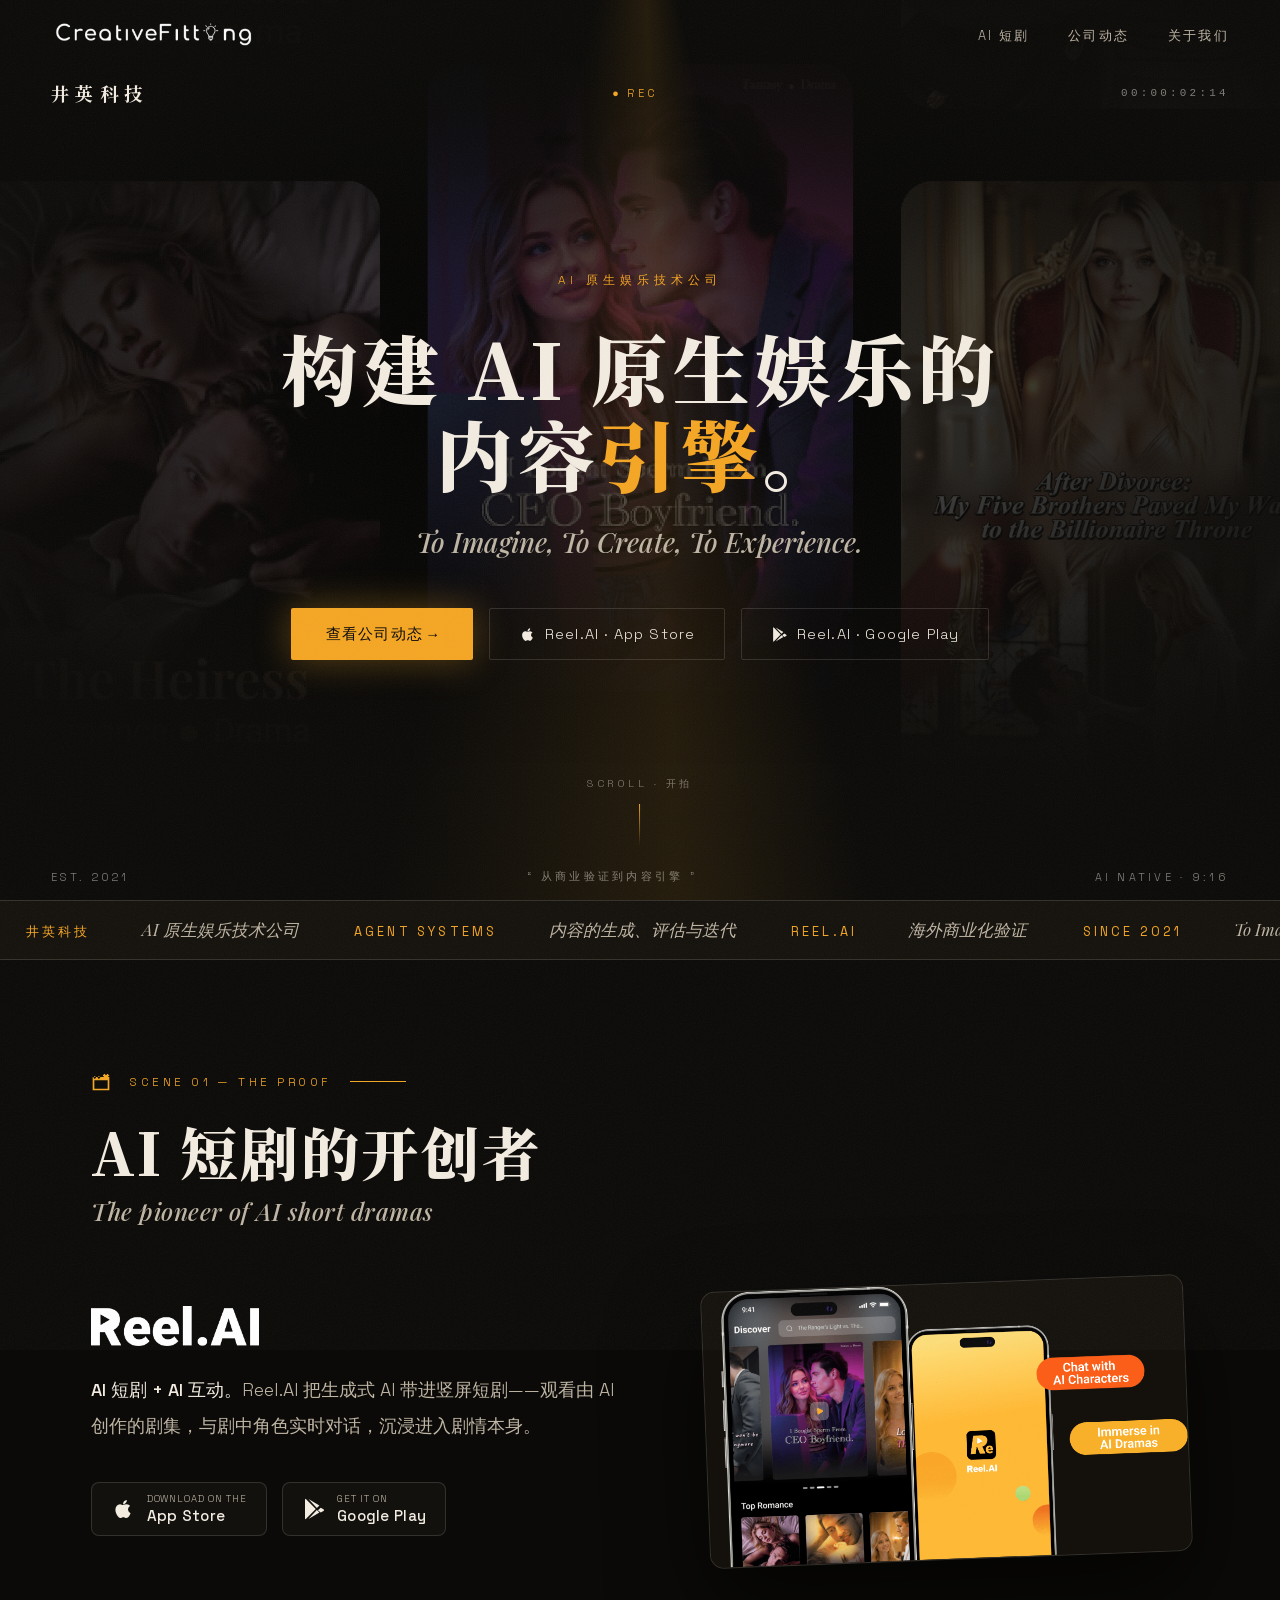
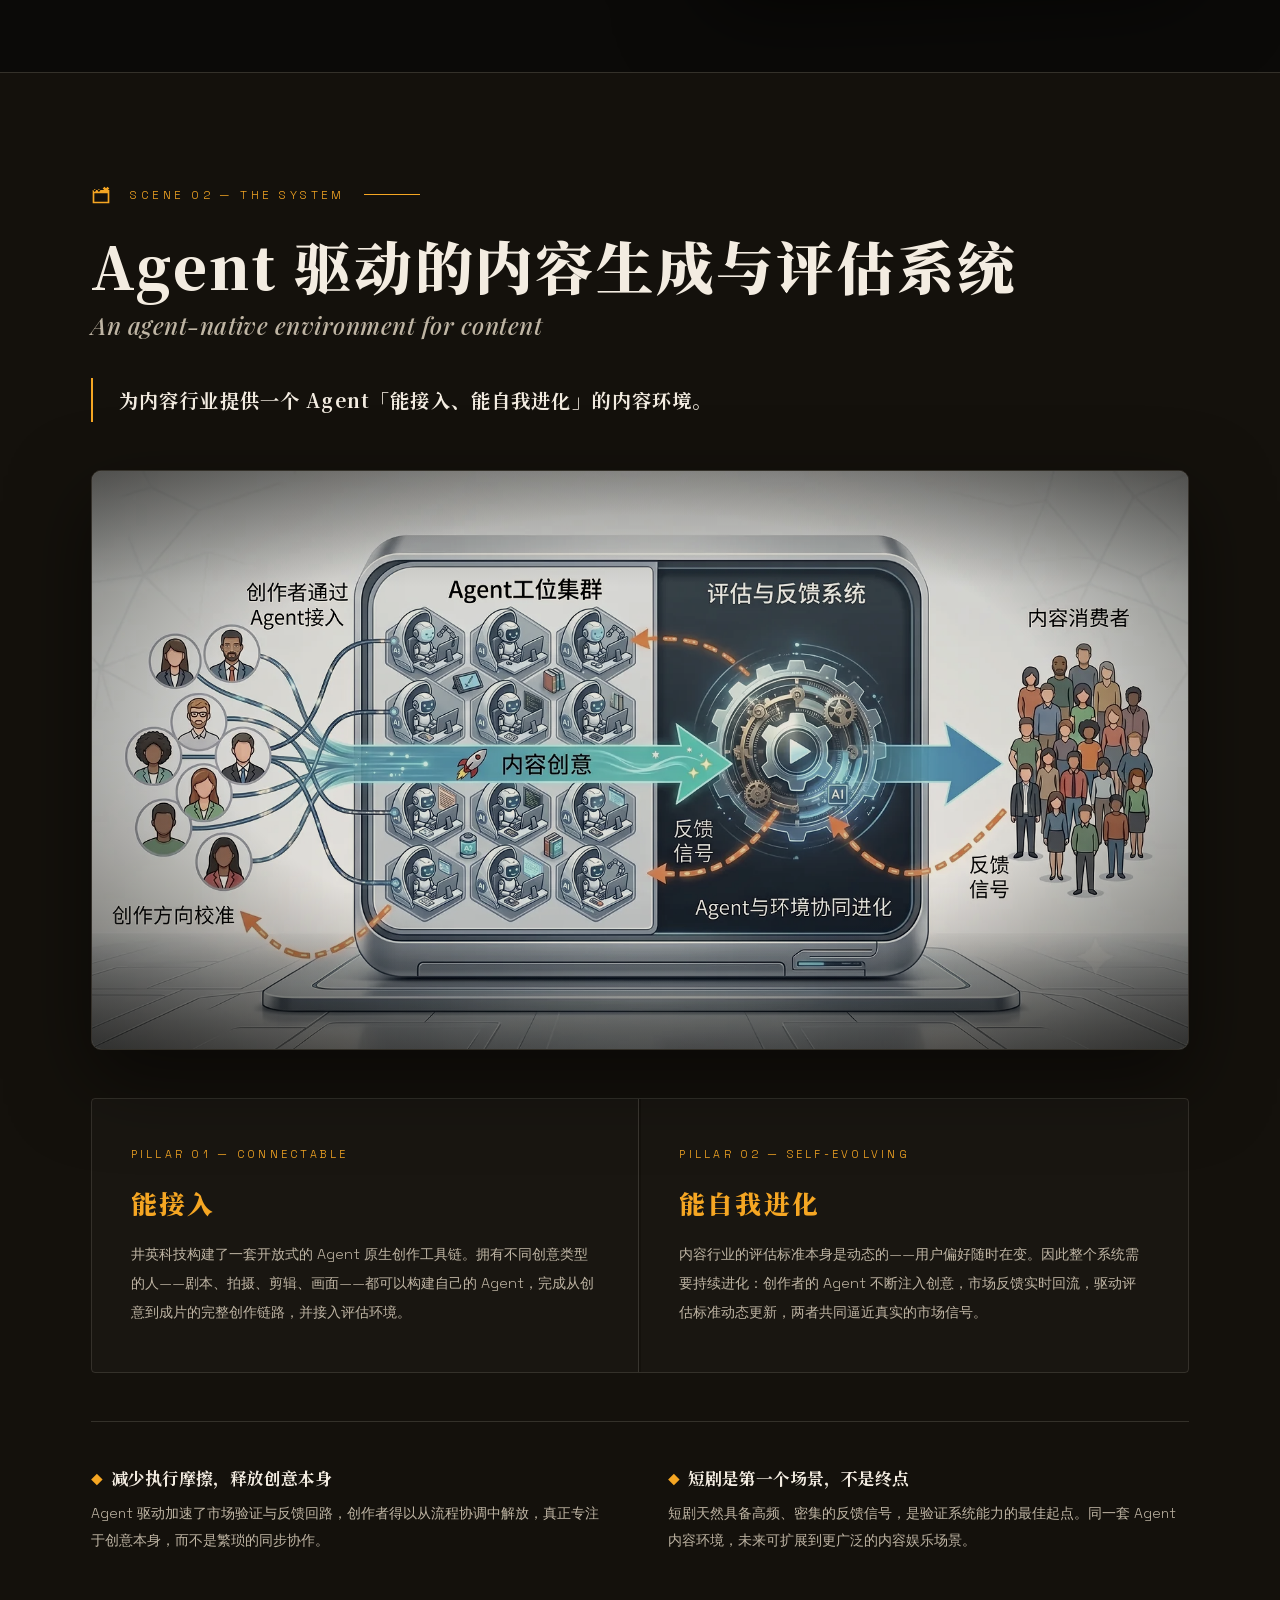
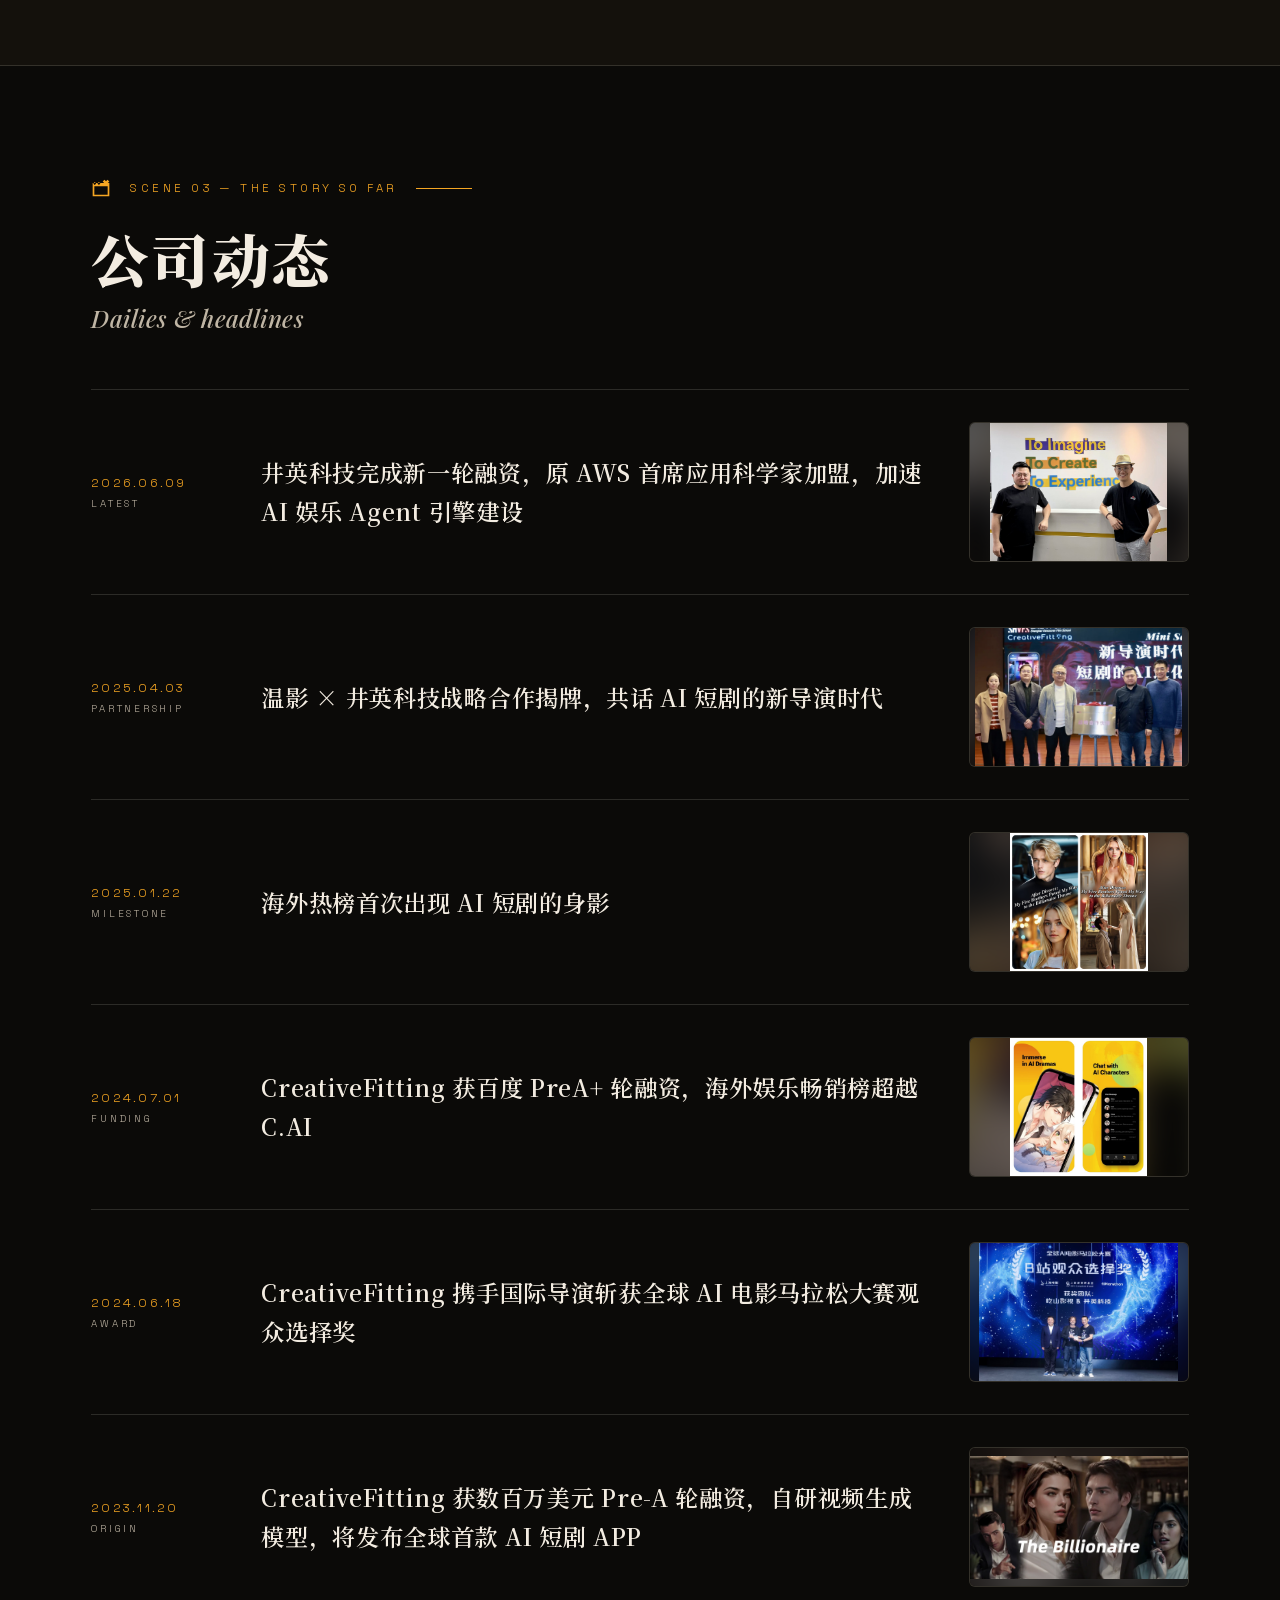
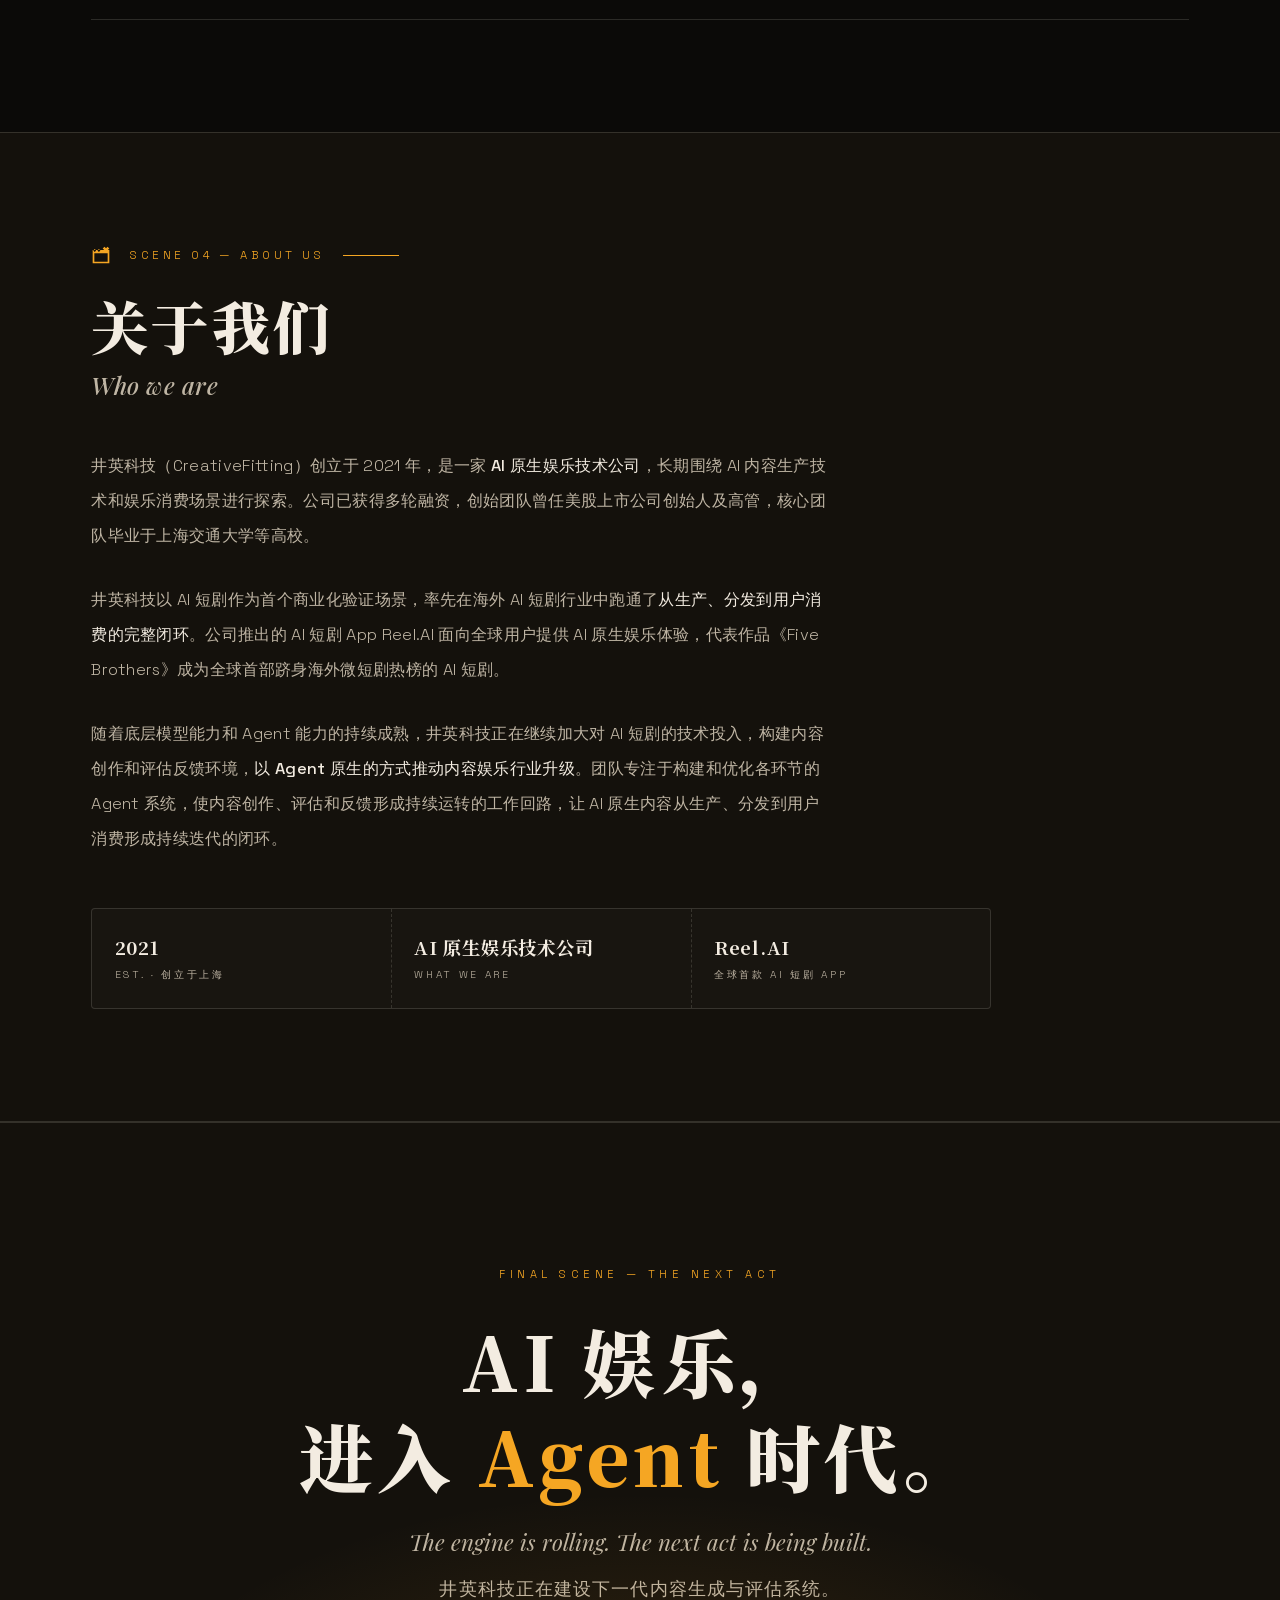
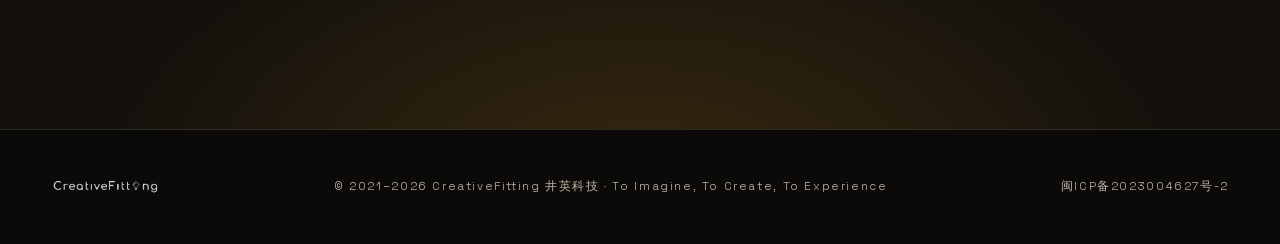
==== index.html @ d1115d5e "CreativeFitting 井英科技官网：静态站点，资源完全本地化 - 单页首页（首屏 / AI 短剧 / Agent 系统 / 公司动态 / 关于我们） - 6 个新闻内容页，统一电影感模板 -" ====
<!DOCTYPE html>
<html lang="zh-CN">
<head>
<meta charset="UTF-8" />
<meta name="viewport" content="width=device-width, initial-scale=1" />
<title>CreativeFitting 井英科技 — AI 原生娱乐技术公司</title>
<meta name="description" content="井英科技 CreativeFitting：AI 原生娱乐技术公司。从 AI 短剧商业化验证出发，用 Agent 重构娱乐内容的生成、评估与迭代。" />
<link href="./assets/fonts/fonts.css" rel="stylesheet">
<style>
  :root{
    --ink:#0b0a08;
    --ink-2:#14110c;
    --paper:#f3ece1;
    --paper-dim:#bfb5a4;
    --amber:#f5a623;
    --amber-deep:#c97b12;
    --line:rgba(243,236,225,.14);
    --serif-zh:"Noto Serif SC","Songti SC","STSong",serif;
    --serif-en:"Playfair Display",Georgia,"Times New Roman",serif;
    --mono:"Space Grotesk","SF Mono",ui-monospace,monospace;
  }
  *{margin:0;padding:0;box-sizing:border-box}
  html{scroll-behavior:smooth}
  body{
    background:var(--ink);
    color:var(--paper);
    font-family:var(--mono);
    font-weight:300;
    overflow-x:hidden;
    -webkit-font-smoothing:antialiased;
  }
  ::selection{background:var(--amber);color:var(--ink)}
  a{color:inherit;text-decoration:none}
  img{display:block;max-width:100%}

  /* ---------- film grain ---------- */
  body::after{
    content:"";position:fixed;inset:-50%;z-index:120;pointer-events:none;opacity:.05;
    background-image:url("data:image/svg+xml,%3Csvg xmlns='http://www.w3.org/2000/svg' width='300' height='300'%3E%3Cfilter id='n'%3E%3CfeTurbulence type='fractalNoise' baseFrequency='0.9' numOctaves='2'/%3E%3C/filter%3E%3Crect width='100%25' height='100%25' filter='url(%23n)'/%3E%3C/svg%3E");
    animation:grain 7s steps(10) infinite;
  }
  @keyframes grain{
    0%,100%{transform:translate(0,0)} 10%{transform:translate(-3%,2%)}
    30%{transform:translate(2%,-4%)} 50%{transform:translate(-4%,-2%)}
    70%{transform:translate(3%,4%)} 90%{transform:translate(-2%,3%)}
  }

  /* ---------- nav ---------- */
  nav{
    position:fixed;top:0;left:0;right:0;z-index:100;
    display:flex;align-items:center;justify-content:space-between;
    padding:1.1rem 4vw;
    transition:background .4s,border-color .4s,padding .4s;
    border-bottom:1px solid transparent;
  }
  nav.scrolled{background:rgba(11,10,8,.86);backdrop-filter:blur(14px);border-color:var(--line);padding:.7rem 4vw}
  nav .brand img{height:34px;width:auto}
  nav ul{display:flex;gap:2.4rem;list-style:none;align-items:center}
  nav ul a{font-size:.8rem;letter-spacing:.18em;text-transform:uppercase;color:var(--paper-dim);transition:color .3s;position:relative}
  nav ul a:hover{color:var(--paper)}
  nav ul a::after{content:"";position:absolute;left:0;bottom:-6px;height:1px;width:0;background:var(--amber);transition:width .3s}
  nav ul a:hover::after{width:100%}
  .btn-director{
    font-family:var(--mono);font-size:.78rem;letter-spacing:.14em;
    border:1px solid var(--amber);color:var(--amber);
    padding:.55rem 1.3rem;border-radius:2px;
    transition:background .3s,color .3s;white-space:nowrap;
  }
  .btn-director:hover{background:var(--amber);color:var(--ink)}
  .nav-mobile-hide{display:flex}
  @media(max-width:760px){.nav-mobile-hide{display:none}}

  /* ---------- hero ---------- */
  .hero{position:relative;min-height:100vh;display:flex;align-items:center;justify-content:center;overflow:hidden}
  .hero-bg{
    position:absolute;inset:-8%;
    background:url("./assets/hero-bg.jpg") center/cover;
    filter:saturate(.7) brightness(.5);
    animation:slowpan 36s ease-in-out infinite alternate;
  }
  @keyframes slowpan{from{transform:scale(1) translateY(-1.5%)}to{transform:scale(1.08) translateY(1.5%)}}
  .hero-shade{position:absolute;inset:0;background:
    radial-gradient(ellipse 70% 55% at 50% 42%,rgba(11,10,8,.25) 0%,rgba(11,10,8,.88) 75%,var(--ink) 100%),
    linear-gradient(to bottom,rgba(11,10,8,.75),transparent 30%,transparent 65%,var(--ink) 96%);
  }
  .beam{
    position:absolute;top:-20%;left:50%;width:140vmax;height:140vmax;transform:translateX(-50%);
    background:conic-gradient(from 168deg at 50% 0%,transparent 0deg,rgba(245,166,35,.10) 10deg,rgba(245,166,35,.02) 22deg,transparent 26deg);
    pointer-events:none;animation:flicker 9s linear infinite;
  }
  @keyframes flicker{0%,100%{opacity:.9}48%{opacity:.55}52%{opacity:.95}73%{opacity:.7}}
  .letterbox{position:absolute;left:0;right:0;z-index:5;display:flex;justify-content:space-between;align-items:center;padding:1rem 4vw;font-size:.68rem;letter-spacing:.3em;color:rgba(243,236,225,.5);text-transform:uppercase}
  .letterbox.top{top:64px}
  .letterbox.bottom{bottom:0}
  .letterbox .rec{color:var(--amber)}
  .letterbox .brand-name{
    font-family:var(--serif-zh);font-weight:700;font-size:1.15rem;
    letter-spacing:.34em;color:var(--paper);
  }
  @media(max-width:640px){.letterbox #timecode,.letterbox.bottom span:nth-child(2){display:none}}
  .rec::before{content:"●";margin-right:.5em;animation:blink 1.4s steps(1) infinite}
  #timecode{
    font-family:"SF Mono",ui-monospace,Menlo,Consolas,"Courier New",monospace;
    font-variant-numeric:tabular-nums;font-feature-settings:"tnum";
  }
  @keyframes blink{50%{opacity:.15}}

  .hero-inner{position:relative;z-index:6;text-align:center;padding:7rem 4vw 5rem;max-width:1100px}
  .kicker{
    font-size:.74rem;letter-spacing:.42em;text-transform:uppercase;color:var(--amber);
    margin-bottom:2.2rem;
  }
  .hero h1{
    font-family:var(--serif-zh);font-weight:900;
    font-size:clamp(2rem,6vw,4.8rem);
    line-height:1.12;letter-spacing:.06em;
  }
  .hero h1 .row{display:block;overflow:hidden}
  .hero h1 .row span{display:inline-block;transform:translateY(110%);animation:rise 1.1s cubic-bezier(.16,1,.3,1) forwards}
  .hero h1 .row:nth-child(2) span{animation-delay:.18s}
  @keyframes rise{to{transform:translateY(0)}}
  .hero h1 em{font-style:normal;color:var(--amber)}
  .hero .en-tag{
    font-family:var(--serif-en);font-style:italic;font-weight:500;
    font-size:clamp(1.05rem,2.4vw,1.7rem);color:var(--paper-dim);
    margin-top:1.8rem;opacity:0;animation:fadeup 1s ease .7s forwards;
  }
  @keyframes fadeup{from{opacity:0;transform:translateY(14px)}to{opacity:1;transform:none}}
  .hero-cta{display:flex;gap:1rem;justify-content:center;flex-wrap:wrap;margin-top:3rem;opacity:0;animation:fadeup 1s ease 1.1s forwards}
  .cta-main{
    background:var(--amber);color:var(--ink);font-family:var(--mono);font-weight:500;
    padding:1rem 2.2rem;font-size:.92rem;letter-spacing:.08em;border-radius:2px;
    display:inline-flex;align-items:center;gap:.6rem;
    box-shadow:0 0 36px rgba(245,166,35,.35);transition:transform .25s,box-shadow .25s;
  }
  .cta-main:hover{transform:translateY(-2px);box-shadow:0 6px 50px rgba(245,166,35,.5)}
  .cta-ghost{
    border:1px solid var(--line);color:var(--paper);padding:1rem 1.8rem;font-size:.92rem;
    letter-spacing:.08em;border-radius:2px;display:inline-flex;align-items:center;gap:.55rem;
    transition:border-color .3s,background .3s;
  }
  .cta-ghost:hover{border-color:var(--amber);background:rgba(245,166,35,.08)}
  .cta-ghost svg{width:17px;height:17px;fill:currentColor}
  .scroll-hint{position:absolute;bottom:3.4rem;left:50%;transform:translateX(-50%);z-index:6;font-size:.65rem;letter-spacing:.34em;color:rgba(243,236,225,.45);text-transform:uppercase}
  .scroll-hint::after{content:"";display:block;width:1px;height:42px;background:linear-gradient(var(--amber),transparent);margin:.8rem auto 0;animation:drop 1.8s ease-in-out infinite}
  @keyframes drop{0%{transform:scaleY(0);transform-origin:top}45%{transform:scaleY(1);transform-origin:top}55%{transform:scaleY(1);transform-origin:bottom}100%{transform:scaleY(0);transform-origin:bottom}}

  /* ---------- marquee ---------- */
  .marquee{
    border-top:1px solid var(--line);border-bottom:1px solid var(--line);
    overflow:hidden;white-space:nowrap;padding:1.05rem 0;background:var(--ink-2);
  }
  .marquee-track{display:inline-block;animation:scroll 30s linear infinite}
  .marquee span{
    font-family:var(--serif-en);font-style:italic;font-size:1.05rem;color:var(--paper-dim);
    margin:0 1.6rem;
  }
  .marquee b{color:var(--amber);font-family:var(--mono);font-style:normal;font-weight:400;font-size:.8rem;letter-spacing:.25em;vertical-align:middle}
  @keyframes scroll{to{transform:translateX(-50%)}}

  /* ---------- sections common ---------- */
  section{position:relative}
  .wrap{max-width:1200px;margin:0 auto;padding:7rem 4vw}
  .slate{display:flex;align-items:center;gap:1.2rem;margin-bottom:1.6rem}
  .slate .no{font-size:.72rem;letter-spacing:.3em;color:var(--amber);text-transform:uppercase}
  .slate .bar{flex:0 0 56px;height:1px;background:var(--amber)}
  .slate .clap{width:20px;height:20px;fill:var(--amber)}
  h2.sec{
    font-family:var(--serif-zh);font-weight:900;font-size:clamp(2rem,5vw,3.6rem);
    line-height:1.2;letter-spacing:.04em;
  }
  h2.sec .en{display:block;font-family:var(--serif-en);font-style:italic;font-weight:500;font-size:.42em;color:var(--paper-dim);margin-top:.7rem;letter-spacing:.02em}
  .reveal{opacity:0;transform:translateY(36px);transition:opacity .9s ease,transform .9s cubic-bezier(.16,1,.3,1)}
  .reveal.in{opacity:1;transform:none}

  /* ---------- reel.ai ---------- */
  .reel-grid{display:grid;grid-template-columns:1.05fr .95fr;gap:5rem;align-items:center;margin-top:3.5rem}
  @media(max-width:900px){.reel-grid{grid-template-columns:1fr;gap:3rem}}
  .reel-copy .reel-logo{height:40px;width:auto;filter:invert(1) brightness(1.6);margin-bottom:1.6rem}
  .reel-copy p.lead{font-size:1.12rem;line-height:2;color:var(--paper-dim);max-width:34em}
  .reel-copy p.lead strong{color:var(--paper);font-weight:500}
  .feature-tags{display:flex;gap:.7rem;flex-wrap:wrap;margin-top:1.8rem}
  .feature-tags li{
    list-style:none;font-size:.74rem;letter-spacing:.14em;color:var(--amber);
    border:1px solid rgba(245,166,35,.4);padding:.45rem 1rem;border-radius:999px;
  }
  .stores{display:flex;gap:.9rem;margin-top:2.4rem;flex-wrap:wrap}
  .store{
    display:flex;align-items:center;gap:.7rem;border:1px solid var(--line);
    border-radius:8px;padding:.6rem 1.2rem;transition:border-color .3s,background .3s;background:rgba(243,236,225,.03);
  }
  .store:hover{border-color:var(--paper);background:rgba(243,236,225,.07)}
  .store svg{width:24px;height:24px;fill:var(--paper)}
  .store small{display:block;font-size:.6rem;letter-spacing:.1em;color:var(--paper-dim);text-transform:uppercase}
  .store b{font-weight:500;font-size:.95rem;letter-spacing:.02em}
  .reel-visual{position:relative;display:flex;justify-content:center}
  .reel-visual .glow{position:absolute;inset:8% 4%;background:radial-gradient(closest-side,rgba(245,166,35,.28),transparent 70%);filter:blur(28px)}
  .reel-visual .shotcard{
    position:relative;border-radius:14px;overflow:hidden;transform:rotate(-2.2deg);
    border:1px solid var(--line);box-shadow:0 40px 90px rgba(0,0,0,.6);
    transition:transform .5s cubic-bezier(.16,1,.3,1);
    background:var(--ink-2);
  }
  .reel-visual .shotcard:hover{transform:rotate(0) scale(1.02)}
  .reel-visual .shotcard img{width:100%}

  /* ---------- agent pipeline ---------- */
  .agent{background:var(--ink-2);border-top:1px solid var(--line);border-bottom:1px solid var(--line)}
  .agent .intro{max-width:38em;color:var(--paper-dim);line-height:2;margin-top:1.6rem;font-size:1.02rem}
  .agent-quote{
    margin-top:2.4rem;border-left:2px solid var(--amber);padding:.3rem 0 .3rem 1.6rem;
    font-family:var(--serif-zh);font-size:1.2rem;font-weight:700;color:var(--paper);letter-spacing:.06em;line-height:1.8;
  }
  .agent-img{
    margin-top:3rem;position:relative;border-radius:10px;overflow:hidden;
    border:1px solid var(--line);box-shadow:0 30px 80px rgba(0,0,0,.5);
  }
  .agent-img img{
    width:100%;display:block;
    filter:brightness(.86) saturate(.8) sepia(.14) contrast(1.04);
    animation:envpan 20s ease-in-out infinite alternate;
  }
  @keyframes envpan{from{transform:scale(1)}to{transform:scale(1.055) translateY(-1.4%)}}
  .agent-img::after{
    content:"";position:absolute;inset:0;pointer-events:none;
    background:
      radial-gradient(ellipse 75% 72% at 50% 45%,transparent 52%,rgba(11,10,8,.6) 100%),
      linear-gradient(to bottom,rgba(11,10,8,.3),transparent 20%,transparent 80%,rgba(11,10,8,.4));
  }
  .agent-img::before{
    content:"";position:absolute;top:0;bottom:0;left:-15%;width:90px;z-index:2;pointer-events:none;
    background:linear-gradient(90deg,transparent,rgba(245,166,35,.14),transparent);
    animation:envscan 8s linear infinite;
  }
  @keyframes envscan{from{left:-15%}to{left:112%}}
  .agent-pillars{display:grid;grid-template-columns:1fr 1fr;gap:2px;margin-top:3rem;border:1px solid var(--line);border-radius:4px;overflow:hidden}
  @media(max-width:700px){.agent-pillars{grid-template-columns:1fr}}
  .pillar{
    padding:2.8rem 2.4rem;background:rgba(243,236,225,.02);position:relative;
    transition:background .4s;
  }
  .pillar:first-child{border-right:1px solid var(--line)}
  @media(max-width:700px){.pillar:first-child{border-right:none;border-bottom:1px solid var(--line)}}
  .pillar:hover{background:rgba(245,166,35,.05)}
  .pillar .tag{font-size:.68rem;letter-spacing:.3em;text-transform:uppercase;color:var(--amber);margin-bottom:1.2rem}
  .pillar h3{font-family:var(--serif-zh);font-weight:900;font-size:1.6rem;letter-spacing:.08em;color:var(--paper);margin-bottom:1.2rem}
  .pillar h3 em{font-style:normal;color:var(--amber)}
  .pillar p{font-size:.9rem;color:var(--paper-dim);line-height:2}
  .agent-points{display:flex;gap:3.5rem;margin-top:3rem;flex-wrap:wrap;padding-top:2.8rem;border-top:1px solid var(--line)}
  .agent-points div{flex:1;min-width:220px}
  .agent-points b{display:block;font-family:var(--serif-zh);font-weight:700;font-size:1.05rem;margin-bottom:.6rem;color:var(--paper)}
  .agent-points b::before{content:"◆";color:var(--amber);font-size:.7em;margin-right:.7em;vertical-align:.15em}
  .agent-points p{font-size:.88rem;color:var(--paper-dim);line-height:1.9}

  /* ---------- news ---------- */
  .news-list{margin-top:3.5rem;border-top:1px solid var(--line)}
  .news-item{
    display:grid;grid-template-columns:130px 1fr 220px;gap:2.5rem;align-items:center;
    padding:2rem 0;border-bottom:1px solid var(--line);position:relative;
    transition:background .35s,padding-left .35s;
  }
  .news-item.no-thumb{grid-template-columns:130px 1fr}
  .news-item:hover{background:rgba(243,236,225,.025);padding-left:1rem}
  .news-item .date{font-size:.78rem;letter-spacing:.18em;color:var(--amber)}
  .news-item .date small{display:block;color:var(--paper-dim);letter-spacing:.28em;font-size:.62rem;margin-top:.4rem;text-transform:uppercase}
  .news-item h3{
    font-family:var(--serif-zh);font-weight:600;font-size:clamp(1.05rem,2vw,1.45rem);
    line-height:1.7;letter-spacing:.03em;transition:color .3s;
  }
  .news-item:hover h3{color:var(--amber)}
  .news-item .thumb{
    width:220px;height:140px;overflow:hidden;border-radius:6px;border:1px solid var(--line);
    position:relative;background:var(--ink-2);
  }
  .news-item .thumb .thumb-bg{
    position:absolute;inset:0;width:100%;height:100%;object-fit:cover;
    filter:blur(16px) saturate(.7) brightness(.45);transform:scale(1.35);
  }
  .news-item .thumb img:not(.thumb-bg){
    position:relative;z-index:1;width:100%;height:100%;object-fit:contain;
    filter:saturate(.9);transition:transform .6s ease,filter .6s;
  }
  .news-item:hover .thumb img:not(.thumb-bg){transform:scale(1.05);filter:saturate(1.1)}
  .news-item .arrow{position:absolute;right:.4rem;top:50%;transform:translateY(-50%);color:var(--amber);opacity:0;transition:opacity .3s,right .3s;font-size:1.3rem}
  .news-item:hover .arrow{opacity:1;right:-.6rem}
  @media(max-width:820px){
    .news-item{grid-template-columns:1fr;gap:1rem}
    .news-item.no-thumb{grid-template-columns:1fr}
    .news-item .thumb{width:100%;height:170px}
  }

  /* ---------- about ---------- */
  .about-copy{margin-top:3rem;max-width:46em}
  .about-copy p{font-size:1.02rem;line-height:2.15;color:var(--paper-dim);margin-bottom:1.8rem;letter-spacing:.02em}
  .about-copy p strong{color:var(--paper);font-weight:500}
  .fact-row{display:flex;margin-top:3.2rem;border:1px solid var(--line);border-radius:4px;overflow:hidden;flex-wrap:wrap;background:rgba(243,236,225,.02);max-width:900px}
  .fact{flex:1;min-width:200px;padding:1.6rem 1.4rem;border-right:1px dashed var(--line)}
  .fact:last-child{border-right:none}
  .fact b{display:block;font-family:var(--serif-zh);font-weight:700;font-size:1.15rem;color:var(--paper);letter-spacing:.04em}
  .fact small{display:block;margin-top:.5rem;font-size:.64rem;letter-spacing:.26em;color:var(--paper-dim);text-transform:uppercase}
  @media(max-width:680px){.fact{min-width:100%;border-right:none;border-bottom:1px dashed var(--line)}.fact:last-child{border-bottom:none}}

  /* ---------- finale ---------- */
  .finale{
    text-align:center;padding:9rem 4vw 8rem;position:relative;overflow:hidden;
    border-top:1px solid var(--line);background:var(--ink-2);
  }
  .finale::before{
    content:"";position:absolute;inset:0;
    background:radial-gradient(ellipse 60% 70% at 50% 110%,rgba(245,166,35,.16),transparent 70%);
  }
  .finale .cue{font-size:.7rem;letter-spacing:.4em;color:var(--amber);text-transform:uppercase;margin-bottom:2rem}
  .finale h2{
    font-family:var(--serif-zh);font-weight:900;font-size:clamp(2.2rem,6vw,4.6rem);
    letter-spacing:.06em;line-height:1.3;position:relative;
  }
  .finale .en-line{font-family:var(--serif-en);font-style:italic;color:var(--paper-dim);font-size:clamp(1rem,2vw,1.4rem);margin-top:1.4rem}
  .finale .zh-line{color:var(--paper-dim);font-size:clamp(.95rem,1.8vw,1.15rem);margin-top:1.2rem;letter-spacing:.06em}
  .finale .cta-row{display:flex;gap:1rem;justify-content:center;flex-wrap:wrap;margin-top:3rem;position:relative}

  /* ---------- footer ---------- */
  footer{border-top:1px solid var(--line);padding:3rem 4vw;background:var(--ink)}
  .foot-row{max-width:1200px;margin:0 auto;display:flex;justify-content:space-between;align-items:center;gap:2rem;flex-wrap:wrap}
  footer img{height:18px;opacity:.85}
  footer p{font-size:.72rem;letter-spacing:.14em;color:var(--paper-dim)}
  footer a:hover{color:var(--paper)}
</style>
</head>
<body>

<nav id="nav">
  <a class="brand" href="#"><img src="./assets/logo.png" alt="CreativeFitting"></a>
  <ul class="nav-mobile-hide">
    <li><a href="#reel">AI 短剧</a></li>
    <li><a href="#news">公司动态</a></li>
    <li><a href="#about">关于我们</a></li>
  </ul>
</nav>

<!-- ================= HERO ================= -->
<header class="hero">
  <div class="hero-bg"></div>
  <div class="hero-shade"></div>
  <div class="beam"></div>

  <div class="letterbox top">
    <span class="brand-name">井英科技</span>
    <span class="rec">REC</span>
    <span id="timecode">00:00:00:00</span>
  </div>

  <div class="hero-inner">
    <p class="kicker">AI 原生娱乐技术公司</p>
    <h1>
      <span class="row"><span>构建 AI 原生娱乐的</span></span>
      <span class="row"><span>内容<em>引擎</em>。</span></span>
    </h1>
    <p class="en-tag">To Imagine, To Create, To Experience.</p>
    <div class="hero-cta">
      <a class="cta-main" href="#news">查看公司动态 →</a>
      <a class="cta-ghost" href="https://apps.apple.com/us/app/reel-ai/id6475064170" target="_blank" rel="noopener">
        <svg viewBox="0 0 24 24"><path d="M17.05 20.28c-.98.95-2.05.8-3.08.35-1.09-.46-2.09-.48-3.24 0-1.44.62-2.2.44-3.06-.35C2.79 15.25 3.51 7.59 9.05 7.31c1.35.07 2.29.74 3.08.8 1.18-.24 2.31-.93 3.57-.84 1.51.12 2.65.72 3.4 1.8-3.12 1.87-2.38 5.98.48 7.13-.57 1.5-1.31 2.99-2.53 4.09zM12.03 7.25c-.15-2.23 1.66-4.07 3.74-4.25.29 2.58-2.34 4.5-3.74 4.25z"/></svg>
        Reel.AI · App Store
      </a>
      <a class="cta-ghost" href="https://play.google.com/store/apps/details?id=com.ireel.playlet&hl=en_US" target="_blank" rel="noopener">
        <svg viewBox="0 0 24 24"><path d="M3.61 1.81 13.79 12 3.6 22.19c-.36-.19-.6-.57-.6-1.04V2.85c0-.47.25-.85.61-1.04zM14.85 13.06l2.56 2.56-10.95 6.3 8.39-8.86zm3.9-2.42 2.72 1.57c.71.41.71 1.43 0 1.84l-2.72 1.56-2.84-2.48 2.84-2.49zM6.46 2.08l10.95 6.3-2.56 2.56-8.39-8.86z"/></svg>
        Reel.AI · Google Play
      </a>
    </div>
  </div>

  <p class="scroll-hint">Scroll · 开拍</p>
  <div class="letterbox bottom">
    <span>EST. 2021</span>
    <span>“ 从商业验证到内容引擎 ”</span>
    <span>AI NATIVE · 9:16</span>
  </div>
</header>

<!-- ================= MARQUEE ================= -->
<div class="marquee" aria-hidden="true">
  <div class="marquee-track" id="mtrack">
    <span><b>井英科技</b></span><span>AI 原生娱乐技术公司</span>
    <span><b>AGENT SYSTEMS</b></span><span>内容的生成、评估与迭代</span>
    <span><b>REEL.AI</b></span><span>海外商业化验证</span>
    <span><b>SINCE 2021</b></span><span>To Imagine, To Create, To Experience</span>
  </div>
</div>

<!-- ================= REEL.AI / COMMERCIAL PROOF ================= -->
<section id="reel">
  <div class="wrap">
    <div class="slate reveal">
      <svg class="clap" viewBox="0 0 24 24"><path d="M20.2 6 22 4.2 19.8 2 18 3.8 16.2 2 14 4.2 15.8 6H2v16h20V6h-1.8zM4.5 4.7 6.3 6.5 4.5 8.3 2.7 6.5l1.8-1.8zm5 0 1.8 1.8-1.8 1.8-1.8-1.8 1.8-1.8zM20 20H4V10h16v10z"/></svg>
      <span class="no">Scene 01 — The Proof</span>
      <span class="bar"></span>
    </div>
    <h2 class="sec reveal">AI 短剧的开创者<span class="en">The pioneer of AI short dramas</span></h2>

    <div class="reel-grid">
      <div class="reel-copy reveal">
        <img class="reel-logo" src="./assets/reel-logo.png" alt="Reel.AI">
        <p class="lead"><strong>AI 短剧 + AI 互动。</strong>Reel.AI 把生成式 AI 带进竖屏短剧——观看由 AI 创作的剧集，与剧中角色实时对话，沉浸进入剧情本身。</p>
        <div class="stores">
          <a class="store" href="https://apps.apple.com/us/app/reel-ai/id6475064170" target="_blank" rel="noopener">
            <svg viewBox="0 0 24 24"><path d="M17.05 20.28c-.98.95-2.05.8-3.08.35-1.09-.46-2.09-.48-3.24 0-1.44.62-2.2.44-3.06-.35C2.79 15.25 3.51 7.59 9.05 7.31c1.35.07 2.29.74 3.08.8 1.18-.24 2.31-.93 3.57-.84 1.51.12 2.65.72 3.4 1.8-3.12 1.87-2.38 5.98.48 7.13-.57 1.5-1.31 2.99-2.53 4.09zM12.03 7.25c-.15-2.23 1.66-4.07 3.74-4.25.29 2.58-2.34 4.5-3.74 4.25z"/></svg>
            <span><small>Download on the</small><b>App Store</b></span>
          </a>
          <a class="store" href="https://play.google.com/store/apps/details?id=com.ireel.playlet&hl=en_US" target="_blank" rel="noopener">
            <svg viewBox="0 0 24 24"><path d="M3.61 1.81 13.79 12 3.6 22.19c-.36-.19-.6-.57-.6-1.04V2.85c0-.47.25-.85.61-1.04zM14.85 13.06l2.56 2.56-10.95 6.3 8.39-8.86zm3.9-2.42 2.72 1.57c.71.41.71 1.43 0 1.84l-2.72 1.56-2.84-2.48 2.84-2.49zM6.46 2.08l10.95 6.3-2.56 2.56-8.39-8.86z"/></svg>
            <span><small>Get it on</small><b>Google Play</b></span>
          </a>
        </div>
      </div>
      <div class="reel-visual reveal">
        <div class="glow"></div>
        <figure class="shotcard">
          <img src="./assets/reel-app-dark.png" alt="Reel.AI App — Chat with AI Characters, Immerse in AI Dramas" loading="lazy">
        </figure>
      </div>
    </div>
  </div>
</section>

<!-- ================= AGENT SYSTEM ================= -->
<section id="agent" class="agent">
  <div class="wrap">
    <div class="slate reveal">
      <svg class="clap" viewBox="0 0 24 24"><path d="M20.2 6 22 4.2 19.8 2 18 3.8 16.2 2 14 4.2 15.8 6H2v16h20V6h-1.8zM4.5 4.7 6.3 6.5 4.5 8.3 2.7 6.5l1.8-1.8zm5 0 1.8 1.8-1.8 1.8-1.8-1.8 1.8-1.8zM20 20H4V10h16v10z"/></svg>
      <span class="no">Scene 02 — The System</span>
      <span class="bar"></span>
    </div>
    <h2 class="sec reveal">Agent 驱动的内容生成与评估系统<span class="en">An agent-native environment for content</span></h2>
    <div class="agent-quote reveal">为内容行业提供一个 Agent「能接入、能自我进化」的内容环境。</div>

    <div class="agent-img reveal">
      <img src="./assets/agent-native-company-operating-model-1600.webp" alt="Agent 原生内容环境示意图" loading="lazy">
    </div>

    <div class="agent-pillars reveal">
      <div class="pillar">
        <p class="tag">Pillar 01 — Connectable</p>
        <h3><em>能接入</em></h3>
        <p>井英科技构建了一套开放式的 Agent 原生创作工具链。拥有不同创意类型的人——剧本、拍摄、剪辑、画面——都可以构建自己的 Agent，完成从创意到成片的完整创作链路，并接入评估环境。</p>
      </div>
      <div class="pillar">
        <p class="tag">Pillar 02 — Self-evolving</p>
        <h3><em>能自我进化</em></h3>
        <p>内容行业的评估标准本身是动态的——用户偏好随时在变。因此整个系统需要持续进化：创作者的 Agent 不断注入创意，市场反馈实时回流，驱动评估标准动态更新，两者共同逼近真实的市场信号。</p>
      </div>
    </div>

    <div class="agent-points reveal">
      <div>
        <b>减少执行摩擦，释放创意本身</b>
        <p>Agent 驱动加速了市场验证与反馈回路，创作者得以从流程协调中解放，真正专注于创意本身，而不是繁琐的同步协作。</p>
      </div>
      <div>
        <b>短剧是第一个场景，不是终点</b>
        <p>短剧天然具备高频、密集的反馈信号，是验证系统能力的最佳起点。同一套 Agent 内容环境，未来可扩展到更广泛的内容娱乐场景。</p>
      </div>
    </div>
  </div>
</section>

<!-- ================= NEWS ================= -->
<section id="news">
  <div class="wrap">
    <div class="slate reveal">
      <svg class="clap" viewBox="0 0 24 24"><path d="M20.2 6 22 4.2 19.8 2 18 3.8 16.2 2 14 4.2 15.8 6H2v16h20V6h-1.8zM4.5 4.7 6.3 6.5 4.5 8.3 2.7 6.5l1.8-1.8zm5 0 1.8 1.8-1.8 1.8-1.8-1.8 1.8-1.8zM20 20H4V10h16v10z"/></svg>
      <span class="no">Scene 03 — The Story So Far</span>
      <span class="bar"></span>
    </div>
    <h2 class="sec reveal">公司动态<span class="en">Dailies &amp; headlines</span></h2>

    <div class="news-list">
      <a class="news-item reveal" href="./p2026.html">
        <div class="date">2026.06.09<small>Latest</small></div>
        <h3>井英科技完成新一轮融资，原 AWS 首席应用科学家加盟，加速 AI 娱乐 Agent 引擎建设</h3>
        <div class="thumb"><img src="./assets/news-2026-funding.jpg" alt="" loading="lazy"></div>
        <span class="arrow">→</span>
      </a>
      <a class="news-item reveal" href="./p0409.html">
        <div class="date">2025.04.03<small>Partnership</small></div>
        <h3>温影 × 井英科技战略合作揭牌，共话 AI 短剧的新导演时代</h3>
        <div class="thumb"><img src="./assets/news-wenying-1.jpg" alt="" loading="lazy"></div>
        <span class="arrow">→</span>
      </a>
      <a class="news-item reveal" href="./p0123.html">
        <div class="date">2025.01.22<small>Milestone</small></div>
        <h3>海外热榜首次出现 AI 短剧的身影</h3>
        <div class="thumb"><img src="./assets/news-fivebrothers.jpg" alt="" loading="lazy"></div>
        <span class="arrow">→</span>
      </a>
      <a class="news-item reveal" href="./p76.html">
        <div class="date">2024.07.01<small>Funding</small></div>
        <h3>CreativeFitting 获百度 PreA+ 轮融资，海外娱乐畅销榜超越 C.AI</h3>
        <div class="thumb"><img src="./assets/news-baidu-funding.jpg" alt="" loading="lazy"></div>
        <span class="arrow">→</span>
      </a>
      <a class="news-item reveal" href="./p56.html">
        <div class="date">2024.06.18<small>Award</small></div>
        <h3>CreativeFitting 携手国际导演斩获全球 AI 电影马拉松大赛观众选择奖</h3>
        <div class="thumb"><img src="./assets/news-award.jpg" alt="" loading="lazy"></div>
        <span class="arrow">→</span>
      </a>
      <a class="news-item reveal" href="./p2023.html">
        <div class="date">2023.11.20<small>Origin</small></div>
        <h3>CreativeFitting 获数百万美元 Pre-A 轮融资，自研视频生成模型，将发布全球首款 AI 短剧 APP</h3>
        <div class="thumb"><img src="./assets/news-2023.webp" alt="" loading="lazy"></div>
        <span class="arrow">→</span>
      </a>
    </div>
  </div>
</section>

<!-- ================= ABOUT ================= -->
<section id="about" class="agent">
  <div class="wrap">
    <div class="slate reveal">
      <svg class="clap" viewBox="0 0 24 24"><path d="M20.2 6 22 4.2 19.8 2 18 3.8 16.2 2 14 4.2 15.8 6H2v16h20V6h-1.8zM4.5 4.7 6.3 6.5 4.5 8.3 2.7 6.5l1.8-1.8zm5 0 1.8 1.8-1.8 1.8-1.8-1.8 1.8-1.8zM20 20H4V10h16v10z"/></svg>
      <span class="no">Scene 04 — About Us</span>
      <span class="bar"></span>
    </div>
    <h2 class="sec reveal">关于我们<span class="en">Who we are</span></h2>

    <div class="about-copy reveal">
      <p>井英科技（CreativeFitting）创立于 2021 年，是一家 <strong>AI 原生娱乐技术公司</strong>，长期围绕 AI 内容生产技术和娱乐消费场景进行探索。公司已获得多轮融资，创始团队曾任美股上市公司创始人及高管，核心团队毕业于上海交通大学等高校。</p>
      <p>井英科技以 AI 短剧作为首个商业化验证场景，率先在海外 AI 短剧行业中跑通了<strong>从生产、分发到用户消费的完整闭环</strong>。公司推出的 AI 短剧 App Reel.AI 面向全球用户提供 AI 原生娱乐体验，代表作品《Five Brothers》成为全球首部跻身海外微短剧热榜的 AI 短剧。</p>
      <p>随着底层模型能力和 Agent 能力的持续成熟，井英科技正在继续加大对 AI 短剧的技术投入，构建内容创作和评估反馈环境，<strong>以 Agent 原生的方式推动内容娱乐行业升级</strong>。团队专注于构建和优化各环节的 Agent 系统，使内容创作、评估和反馈形成持续运转的工作回路，让 AI 原生内容从生产、分发到用户消费形成持续迭代的闭环。</p>
    </div>

    <div class="fact-row reveal">
      <div class="fact"><b>2021</b><small>EST. · 创立于上海</small></div>
      <div class="fact"><b>AI 原生娱乐技术公司</b><small>What We Are</small></div>
      <div class="fact"><b>Reel.AI</b><small>全球首款 AI 短剧 APP</small></div>
    </div>
  </div>
</section>

<!-- ================= FINALE ================= -->
<section id="finale" class="finale">
  <p class="cue reveal">Final Scene — The Next Act</p>
  <h2 class="reveal">AI 娱乐，<br>进入 <em style="font-style:normal;color:var(--amber)">Agent</em> 时代。</h2>
  <p class="en-line reveal">The engine is rolling. The next act is being built.</p>
  <p class="zh-line reveal">井英科技正在建设下一代内容生成与评估系统。</p>
</section>

<footer>
  <div class="foot-row">
    <img src="./assets/logo.png" alt="CreativeFitting">
    <p>©️ 2021–2026 CreativeFitting 井英科技 · To Imagine, To Create, To Experience</p>
    <p><a href="https://beian.miit.gov.cn/" target="_blank" rel="noopener">闽ICP备2023004627号-2</a></p>
  </div>
</footer>

<script>
  // nav background on scroll
  const nav = document.getElementById('nav');
  addEventListener('scroll', () => nav.classList.toggle('scrolled', scrollY > 40), {passive:true});

  // running hero timecode (24 fps)
  const tc = document.getElementById('timecode');
  const t0 = performance.now();
  (function tick(now){
    const s = (now - t0) / 1000;
    const f = Math.floor((s % 1) * 24);
    const pad = n => String(n).padStart(2, '0');
    tc.textContent = `${pad(Math.floor(s/3600))}:${pad(Math.floor(s/60)%60)}:${pad(Math.floor(s)%60)}:${pad(f)}`;
    requestAnimationFrame(tick);
  })(t0);

  // duplicate marquee content for seamless loop
  const mt = document.getElementById('mtrack');
  mt.innerHTML += mt.innerHTML;

  // blurred-fill backdrop for news thumbs (keeps any aspect ratio uncropped)
  document.querySelectorAll('.news-item .thumb img').forEach(img => {
    const bg = img.cloneNode();
    bg.classList.add('thumb-bg');
    bg.setAttribute('aria-hidden', 'true');
    img.parentElement.prepend(bg);
  });

  // scroll reveals
  const io = new IntersectionObserver(entries => {
    for (const e of entries) if (e.isIntersecting) { e.target.classList.add('in'); io.unobserve(e.target); }
  }, {threshold: .12});
  document.querySelectorAll('.reveal').forEach(el => io.observe(el));
</script>
</body>
</html>
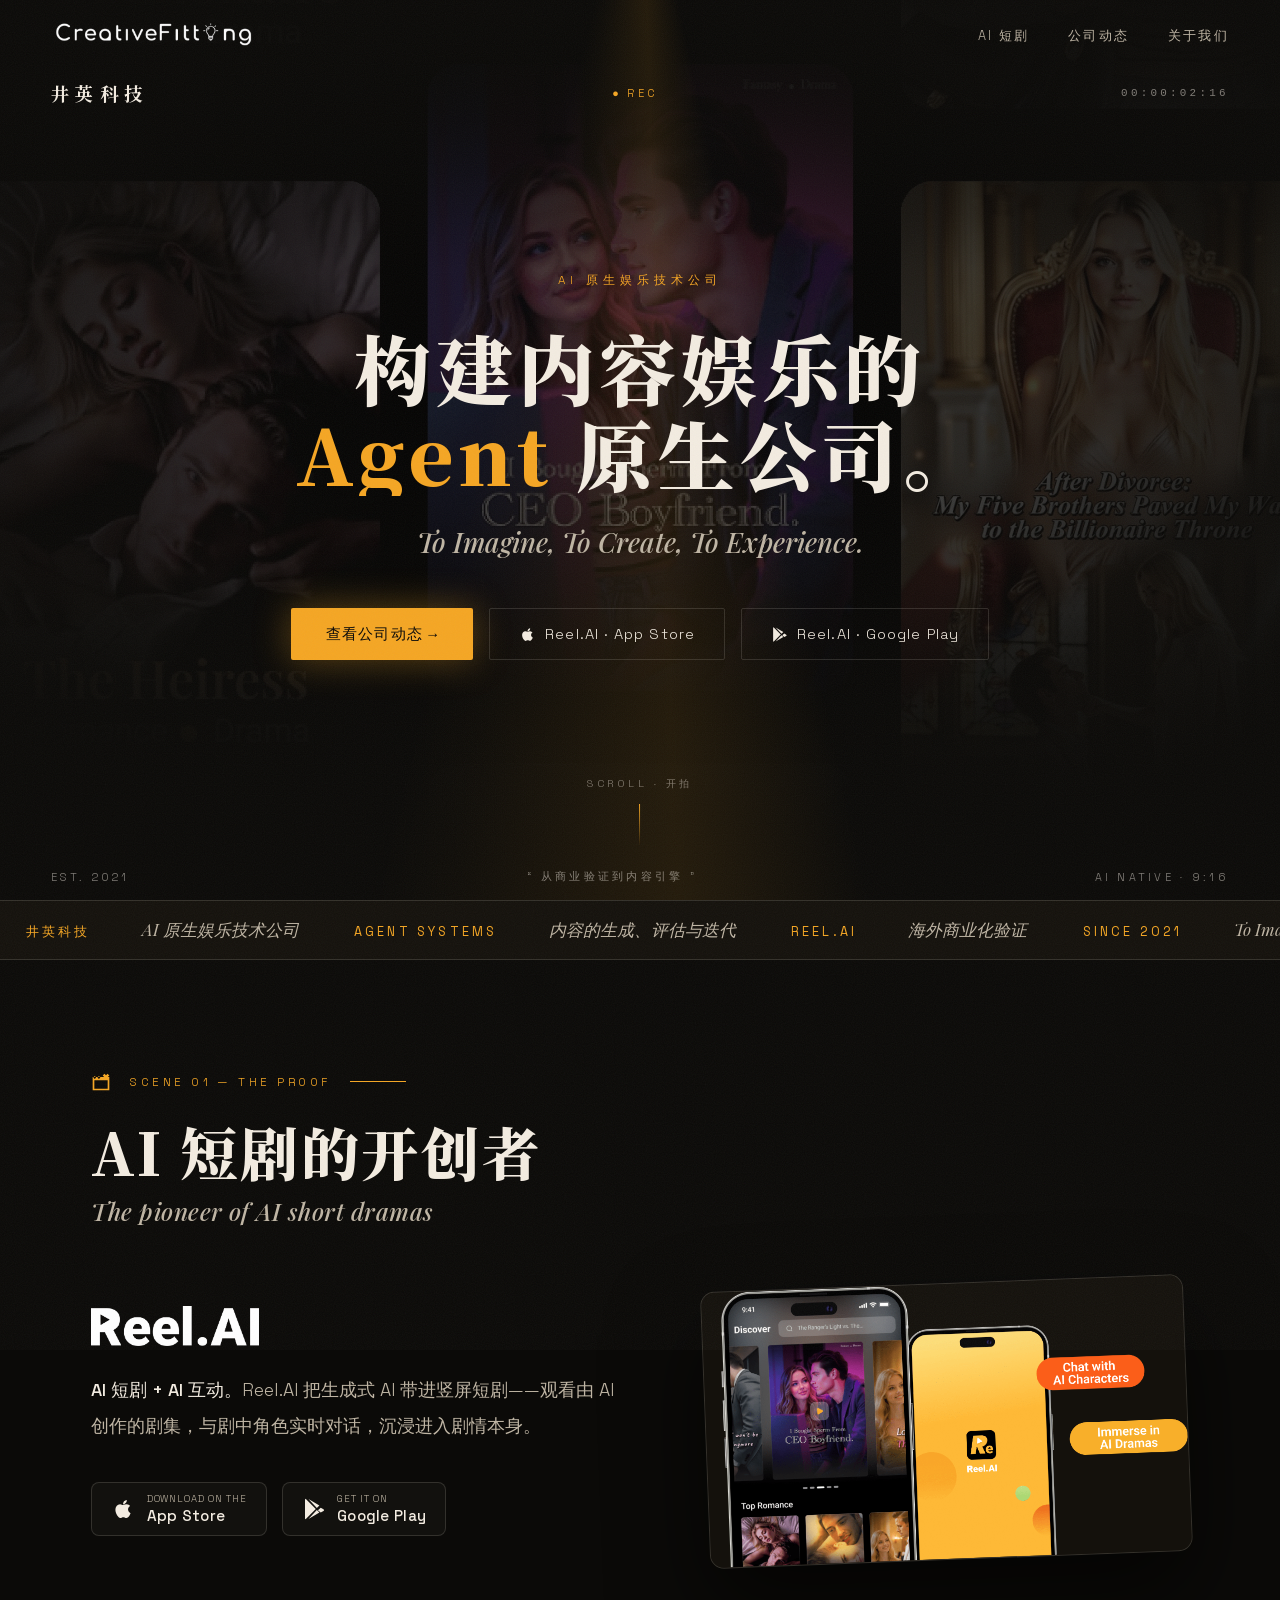
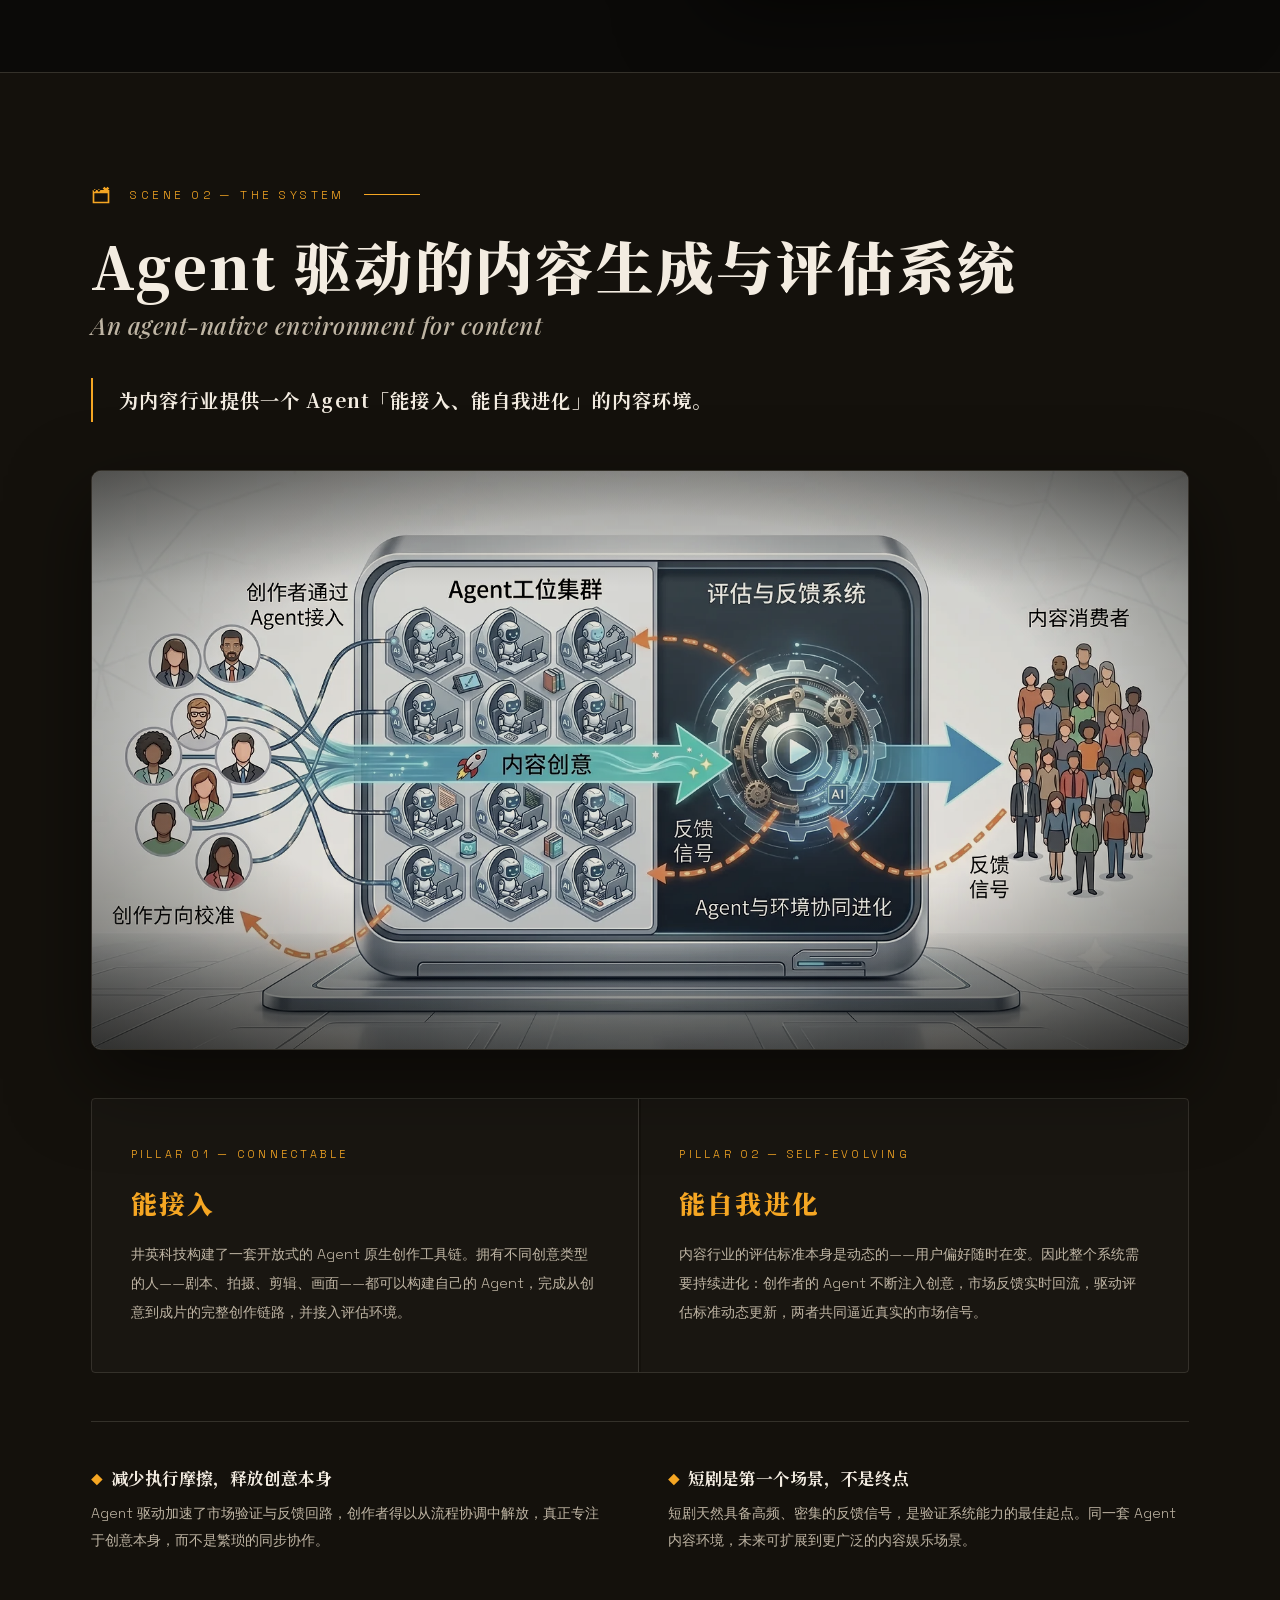
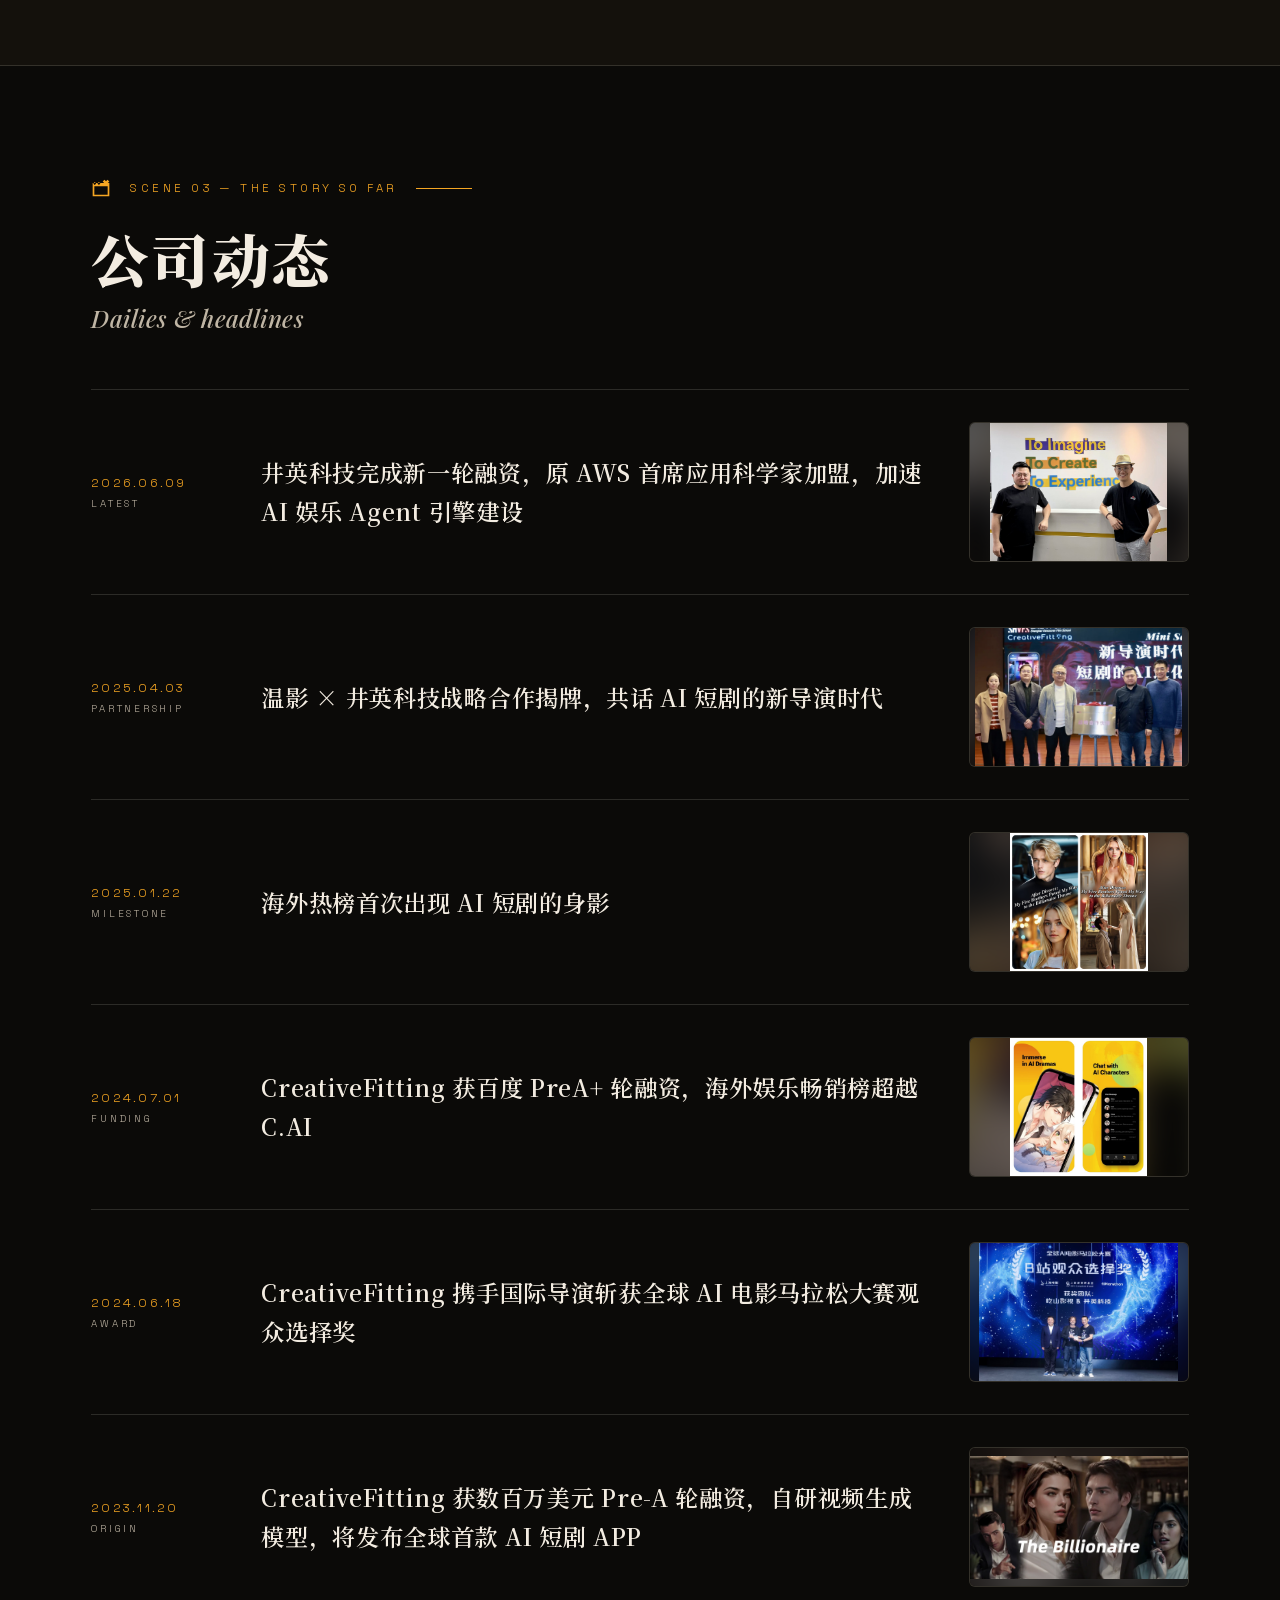
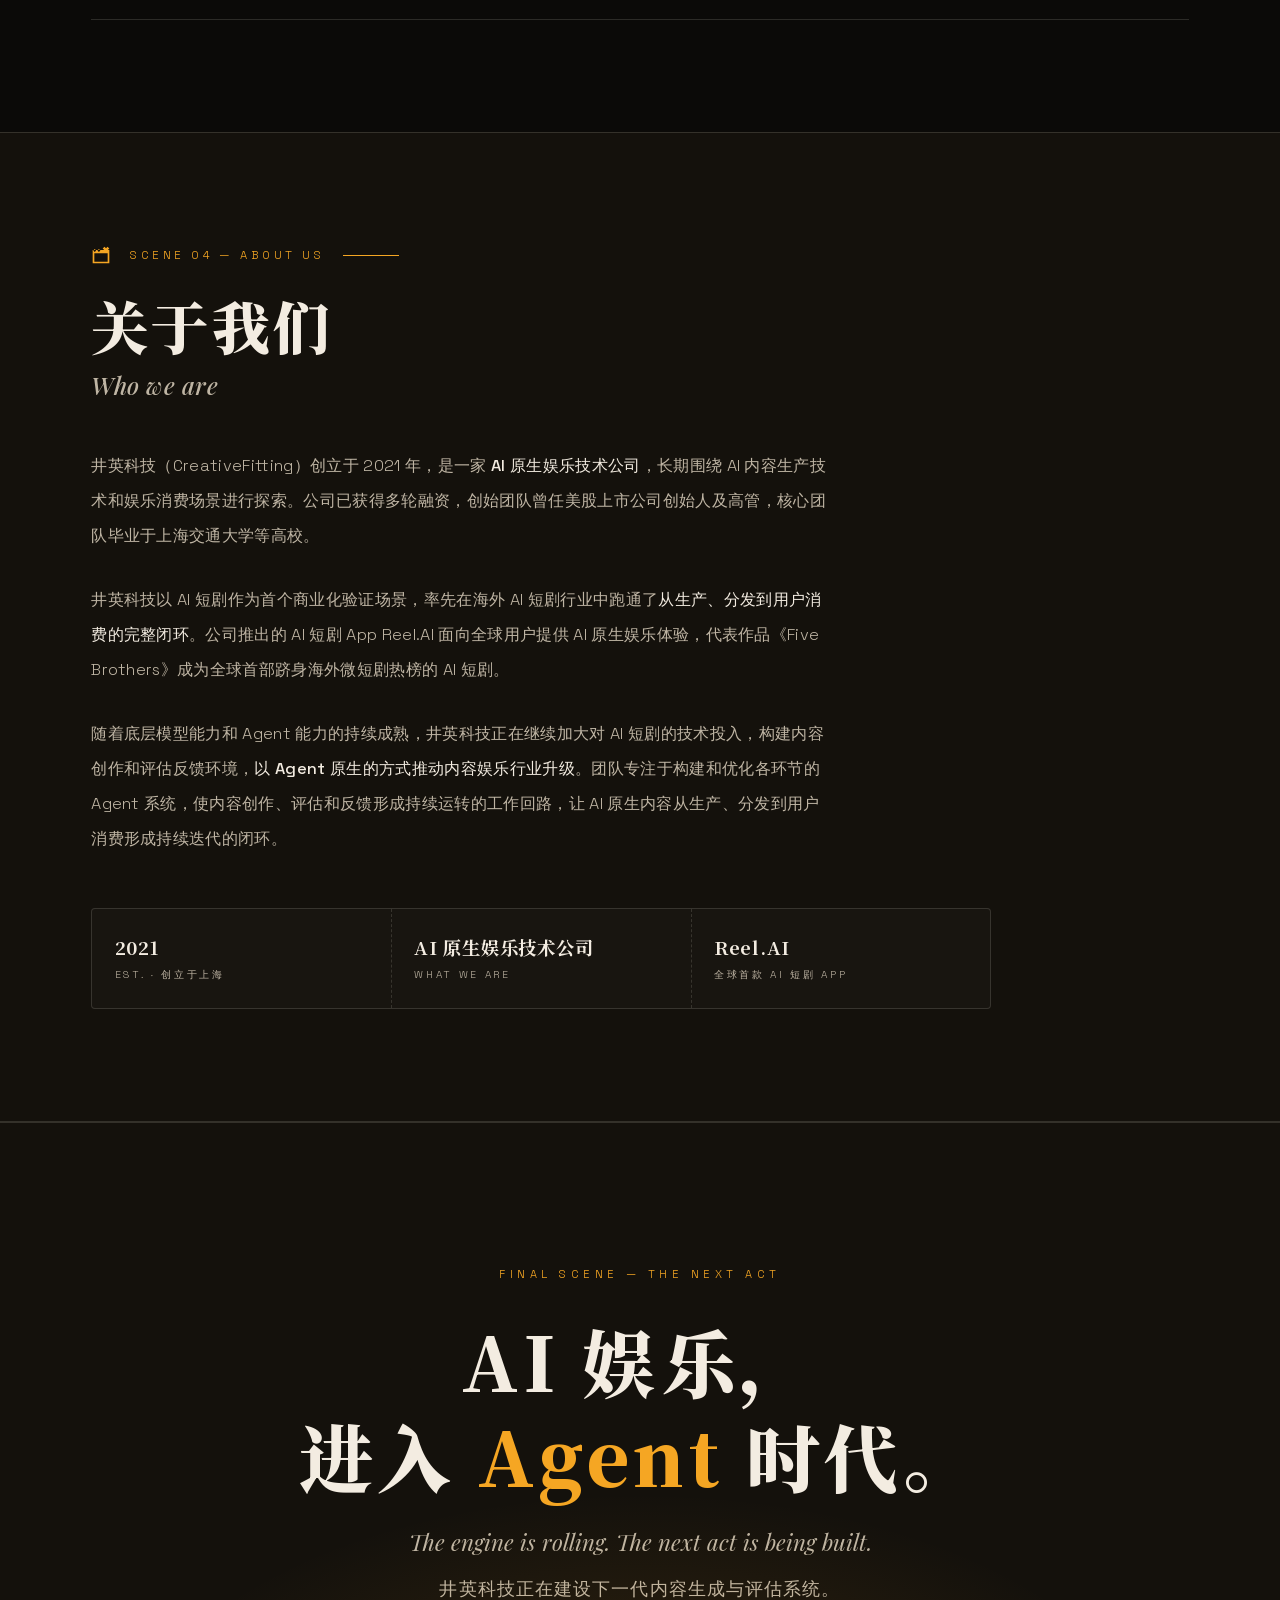
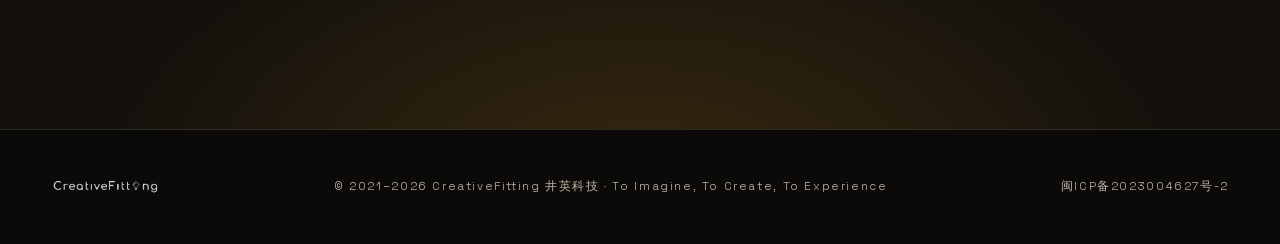
==== commit 873b5beb: "首页主标题改为「构建内容娱乐的 Agent 原生公司」 Co-Authored-By: Claude Fable 5 <noreply@anthropic.com>" ====
--- a/index.html
+++ b/index.html
@@ -352,8 +352,8 @@
   <div class="hero-inner">
     <p class="kicker">AI 原生娱乐技术公司</p>
     <h1>
-      <span class="row"><span>构建 AI 原生娱乐的</span></span>
-      <span class="row"><span>内容<em>引擎</em>。</span></span>
+      <span class="row"><span>构建内容娱乐的</span></span>
+      <span class="row"><span><em>Agent</em> 原生公司。</span></span>
     </h1>
     <p class="en-tag">To Imagine, To Create, To Experience.</p>
     <div class="hero-cta">
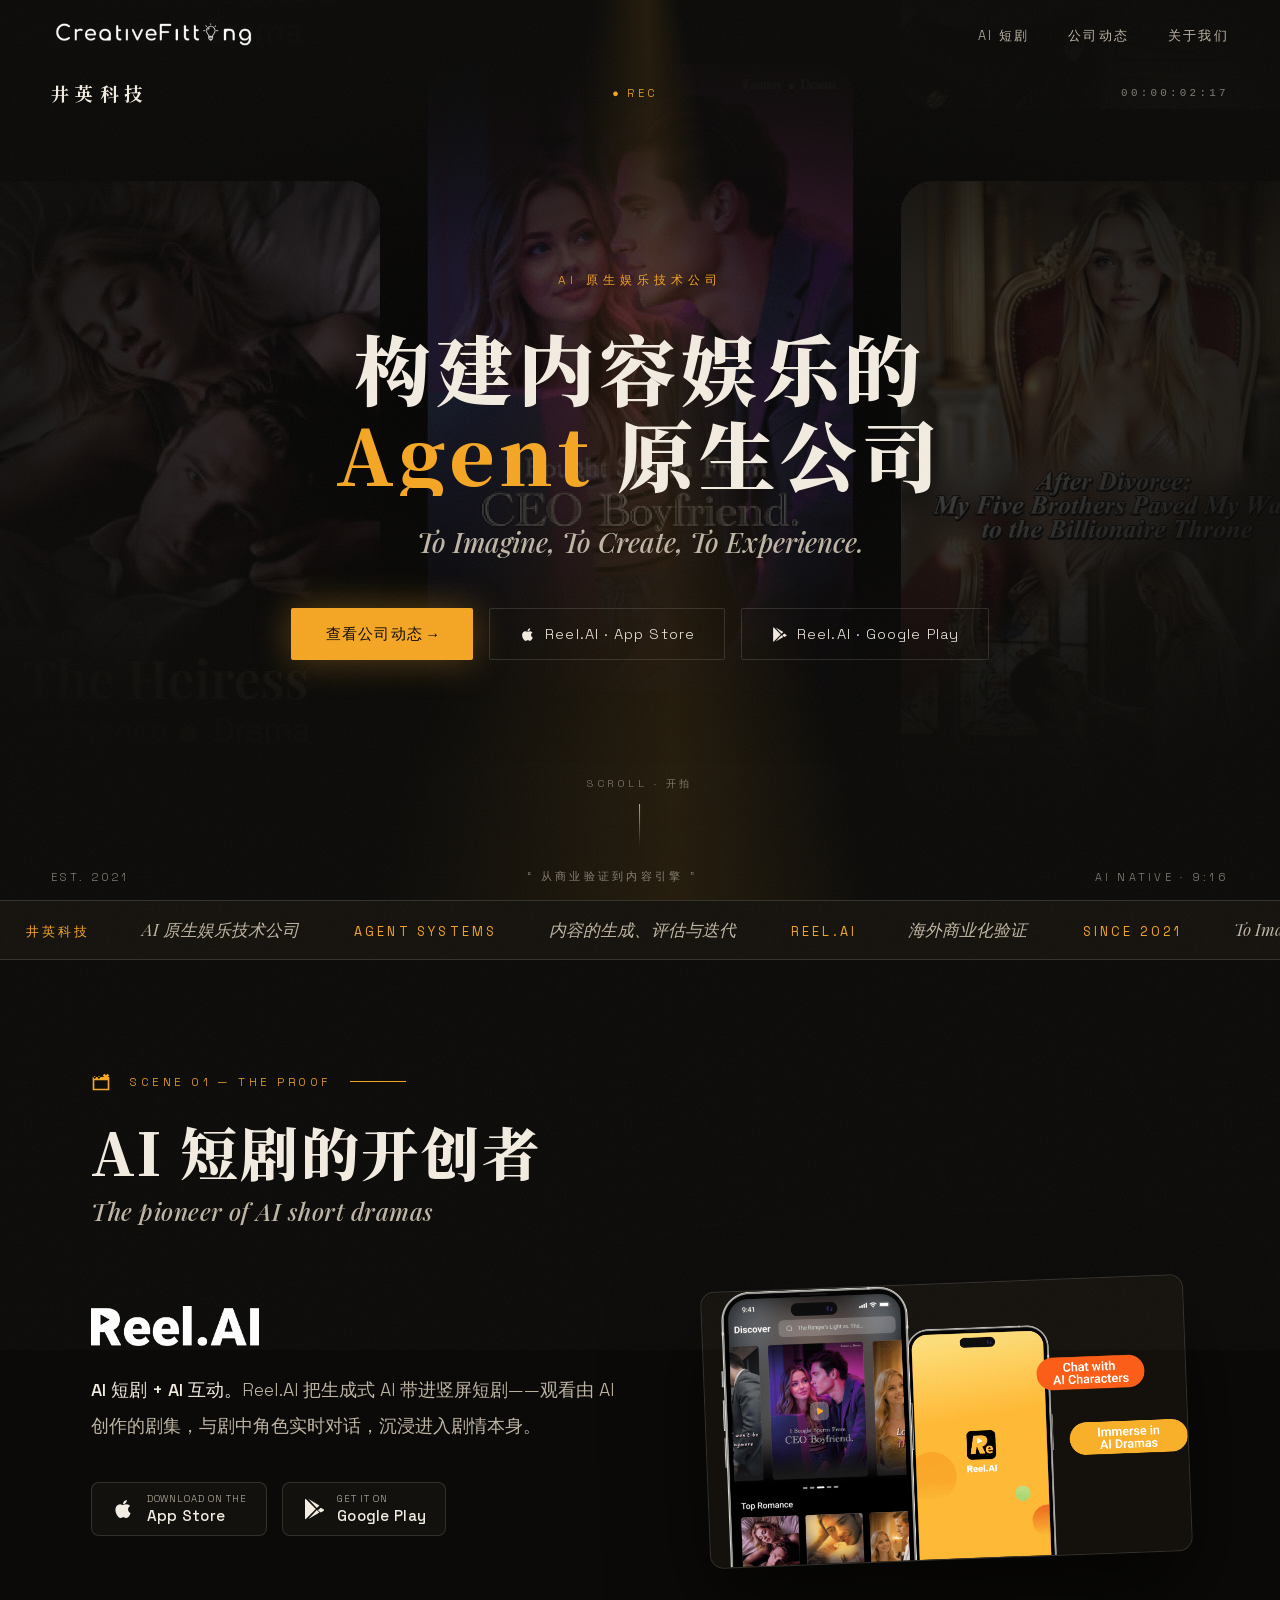
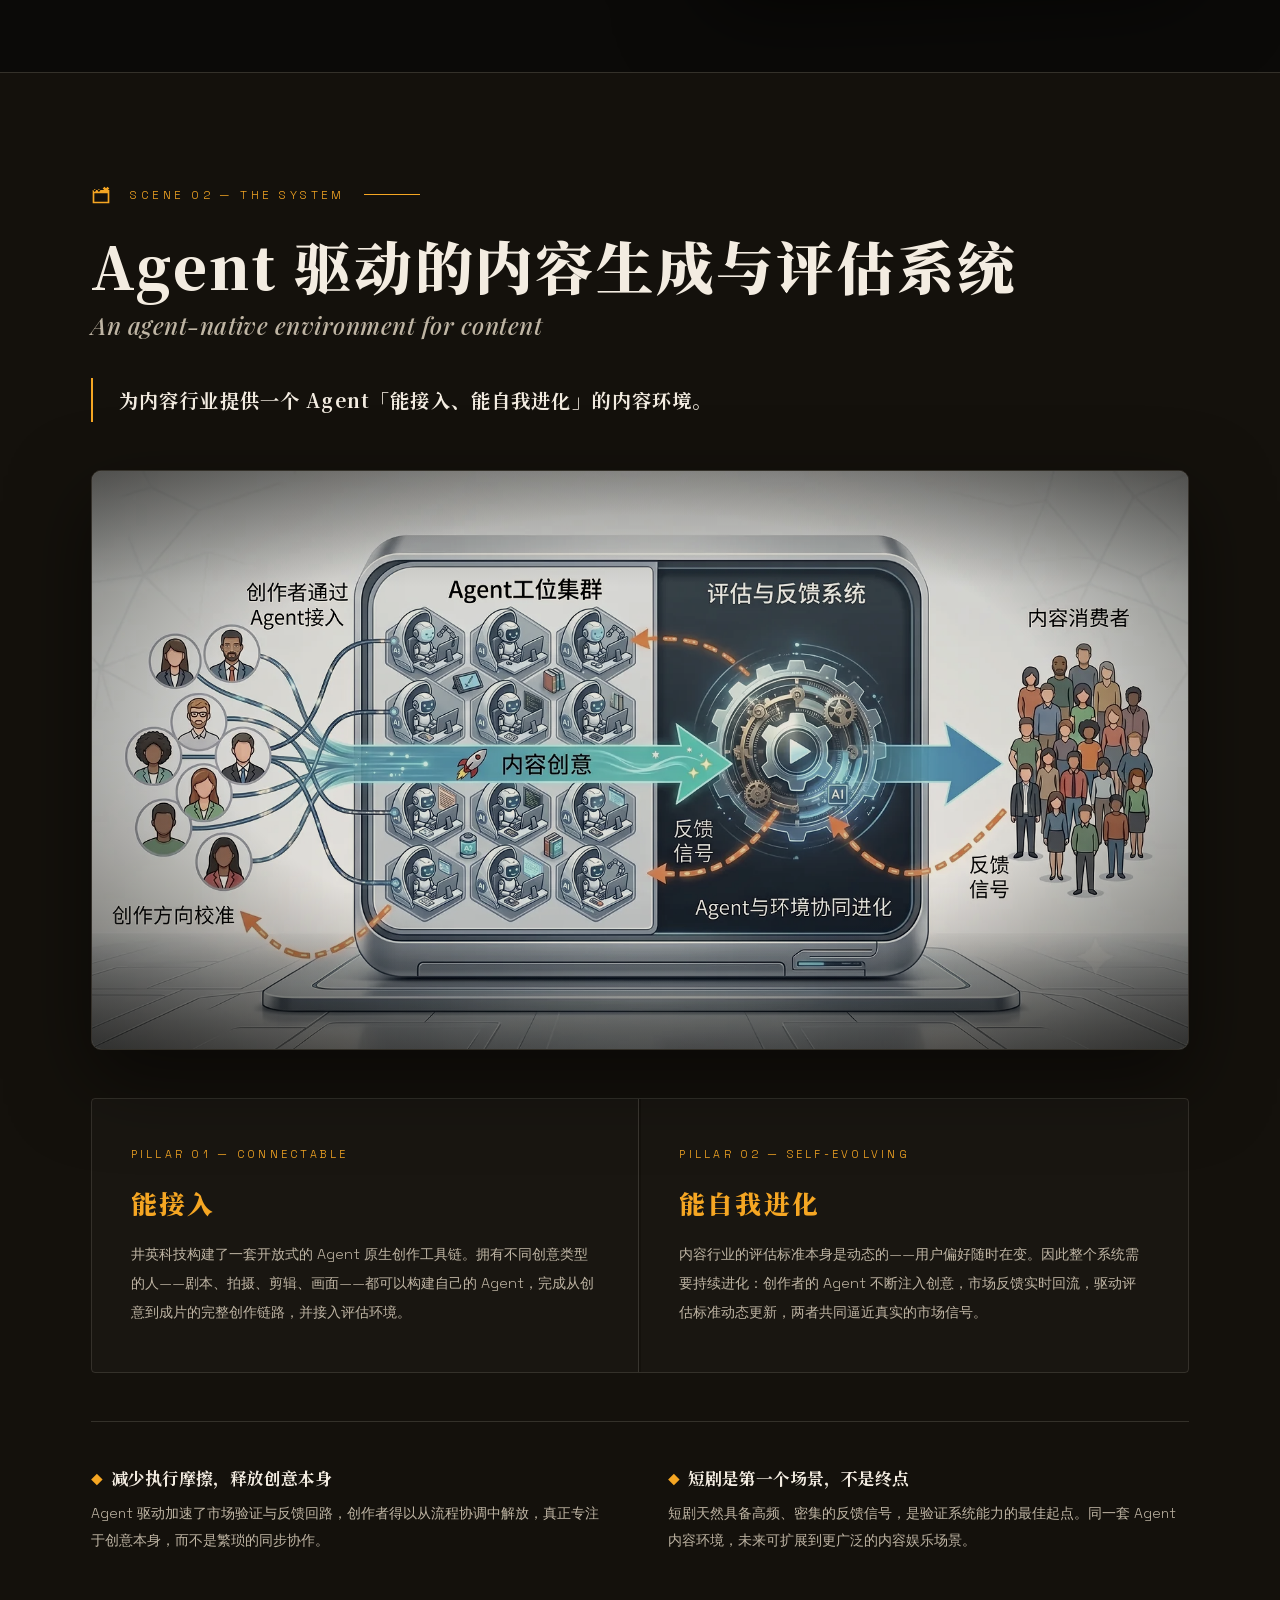
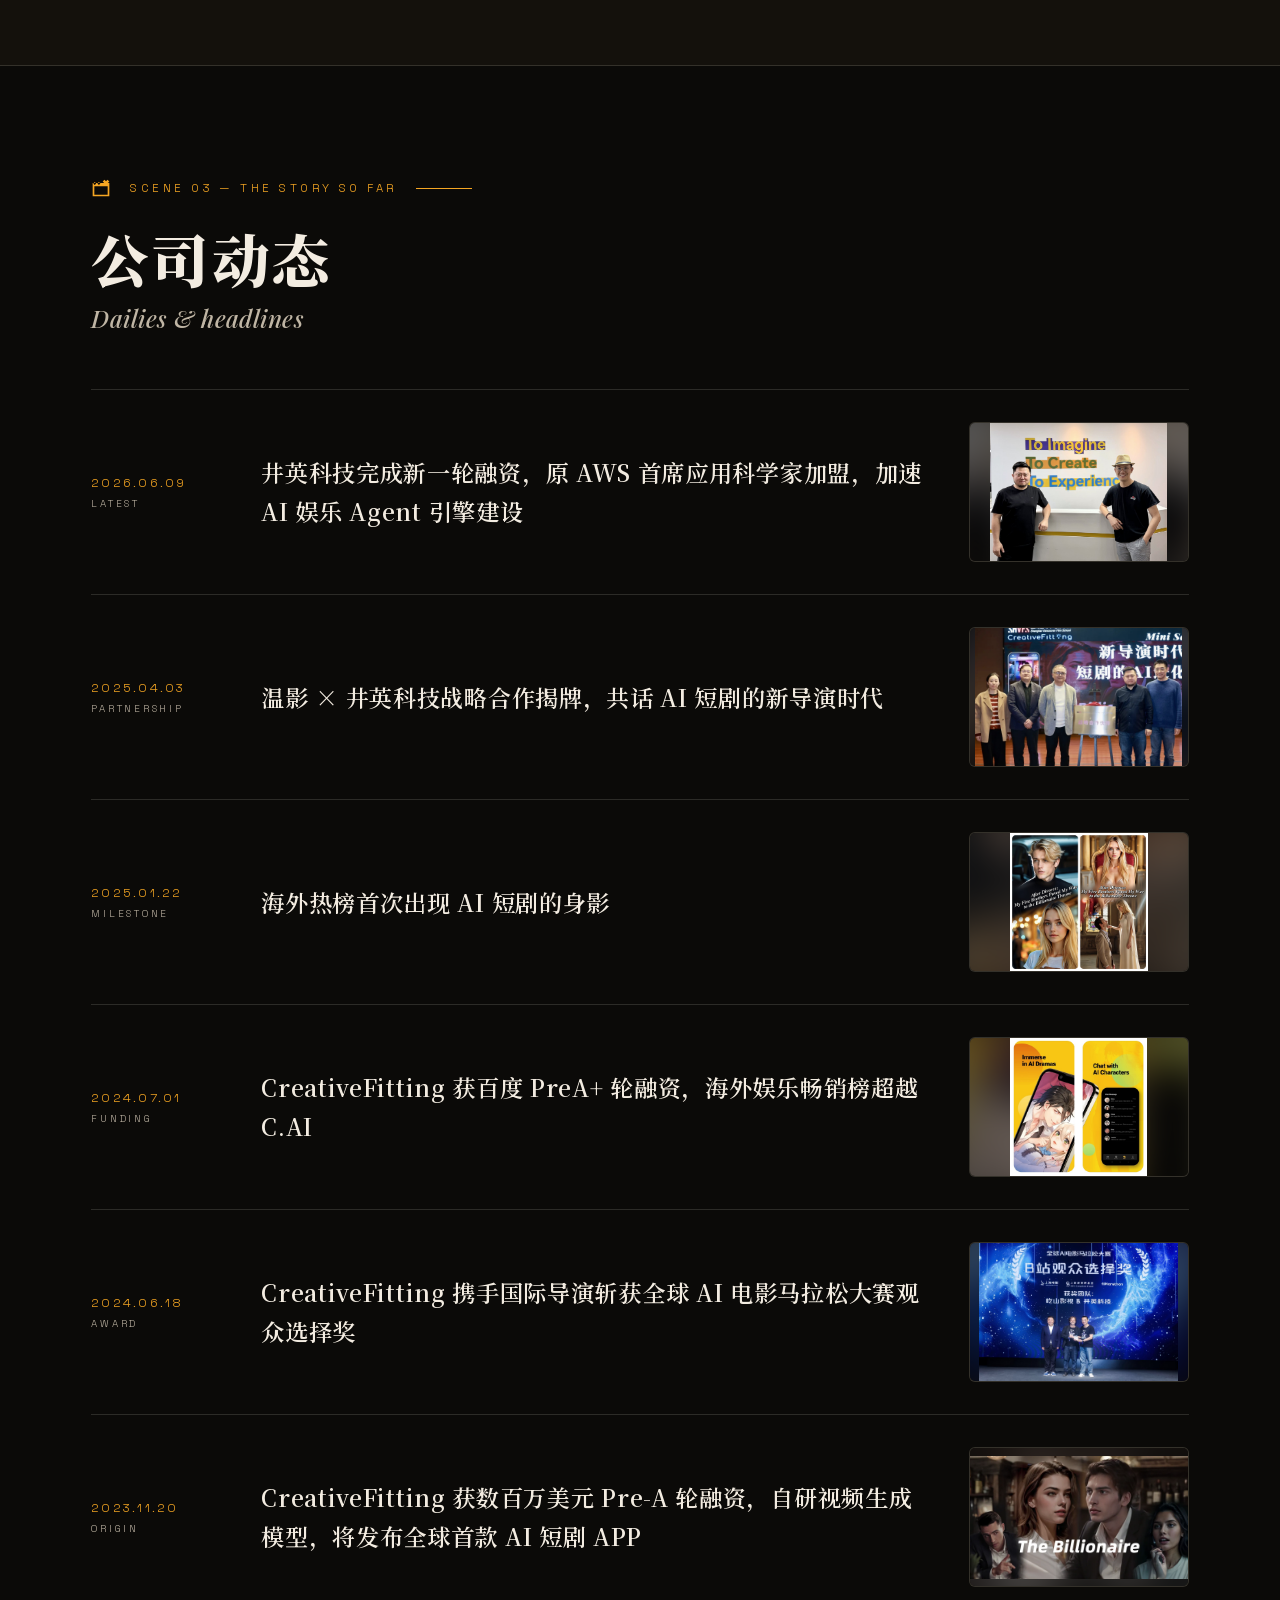
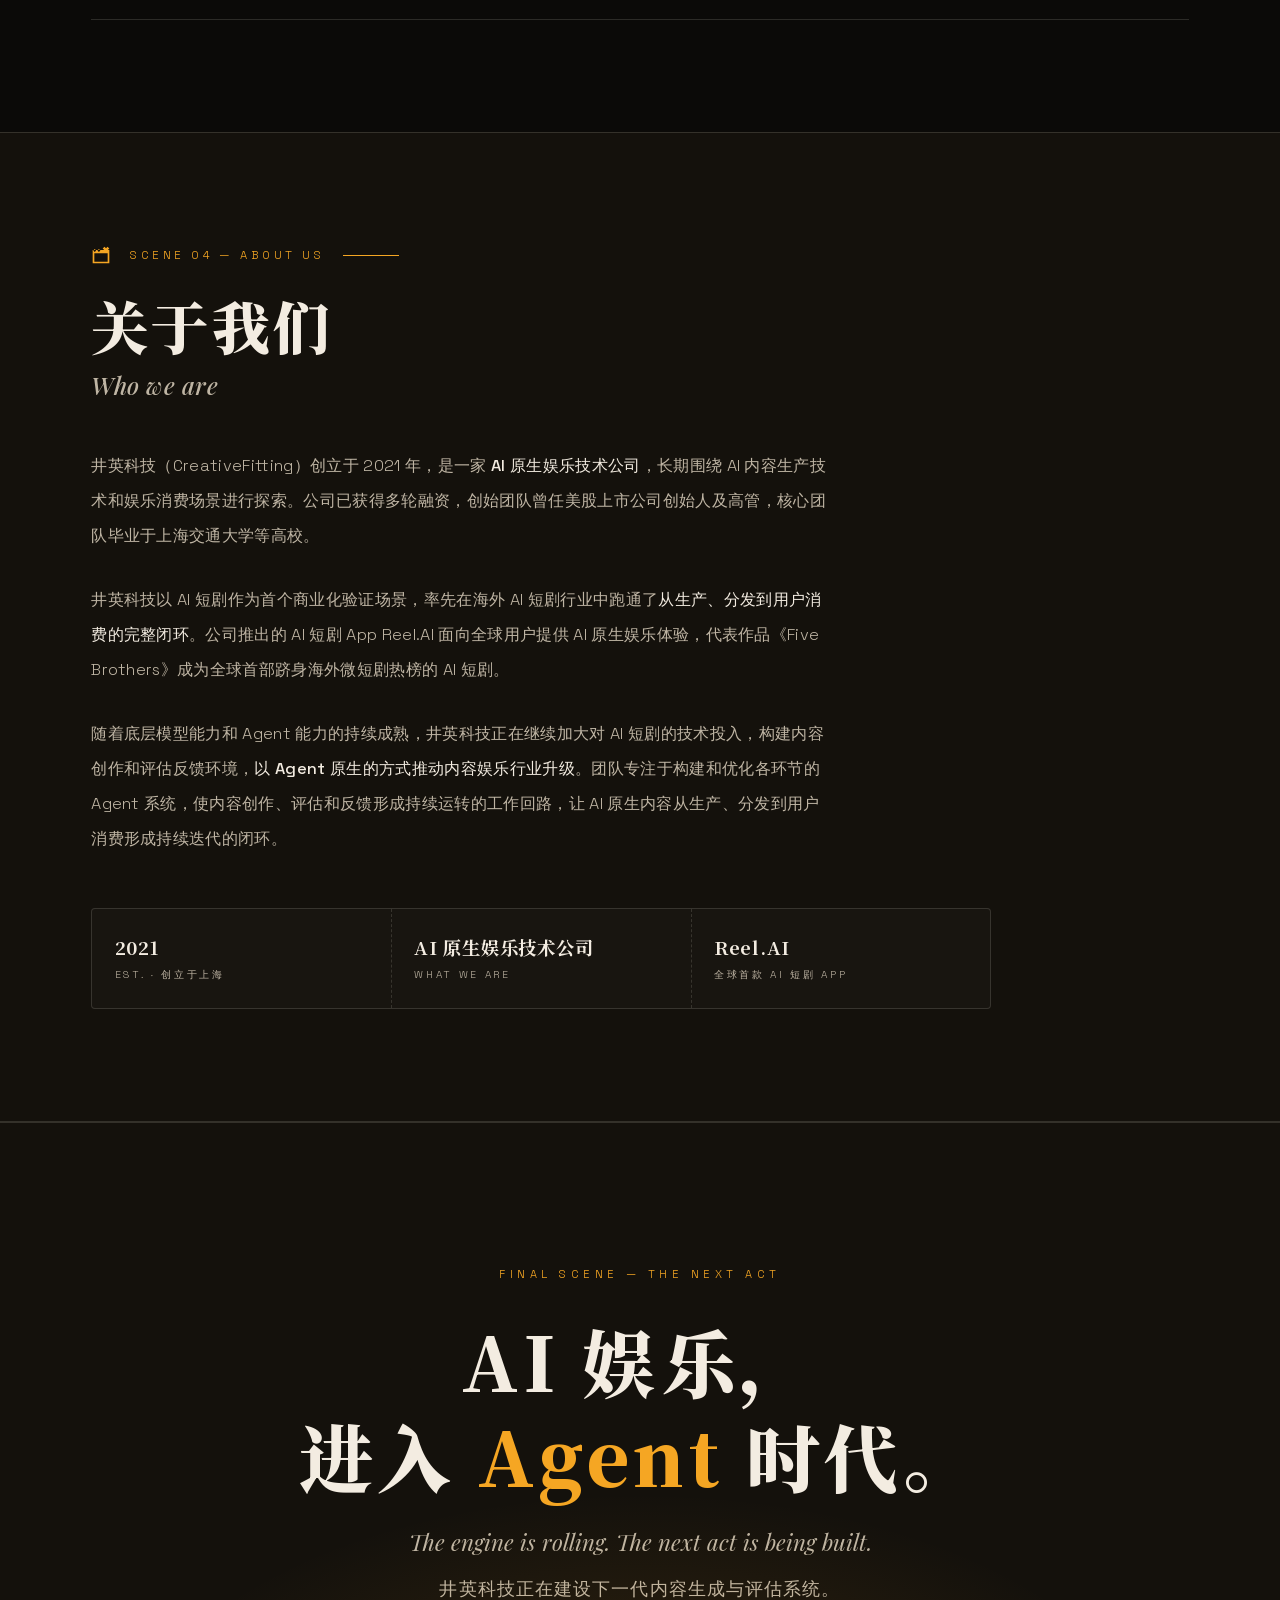
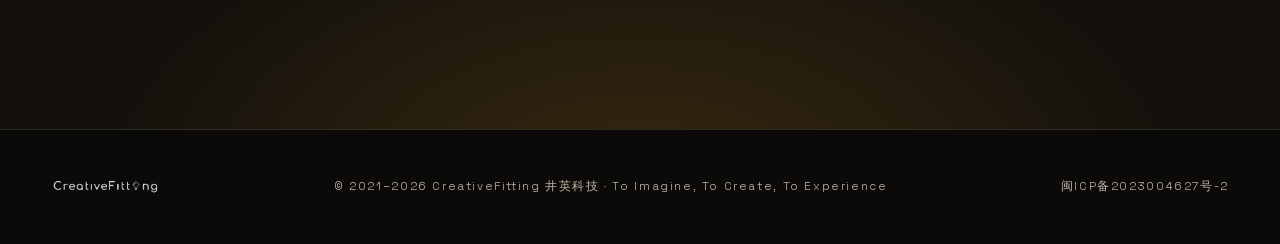
==== commit c8e498dc: "首页主标题去掉句号 Co-Authored-By: Claude Fable 5 <noreply@anthropic.com>" ====
--- a/index.html
+++ b/index.html
@@ -353,7 +353,7 @@
     <p class="kicker">AI 原生娱乐技术公司</p>
     <h1>
       <span class="row"><span>构建内容娱乐的</span></span>
-      <span class="row"><span><em>Agent</em> 原生公司。</span></span>
+      <span class="row"><span><em>Agent</em> 原生公司</span></span>
     </h1>
     <p class="en-tag">To Imagine, To Create, To Experience.</p>
     <div class="hero-cta">
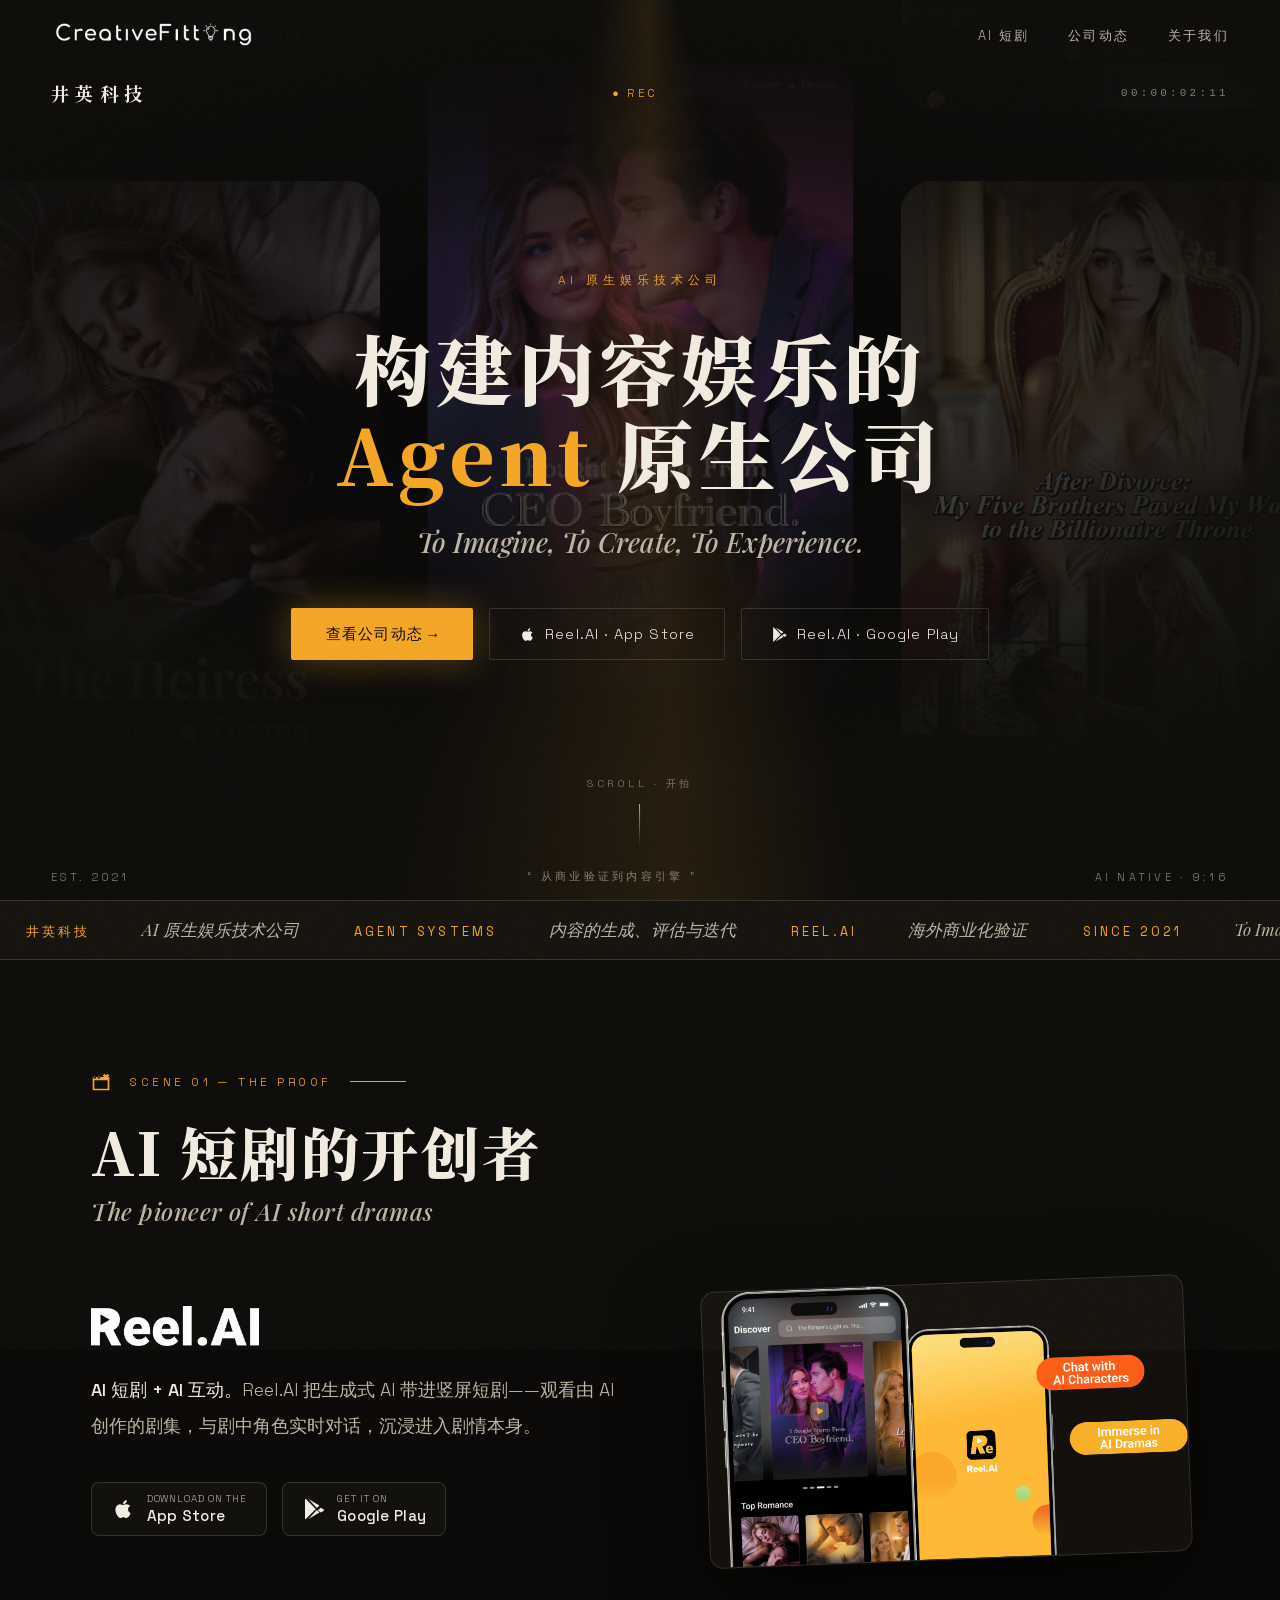
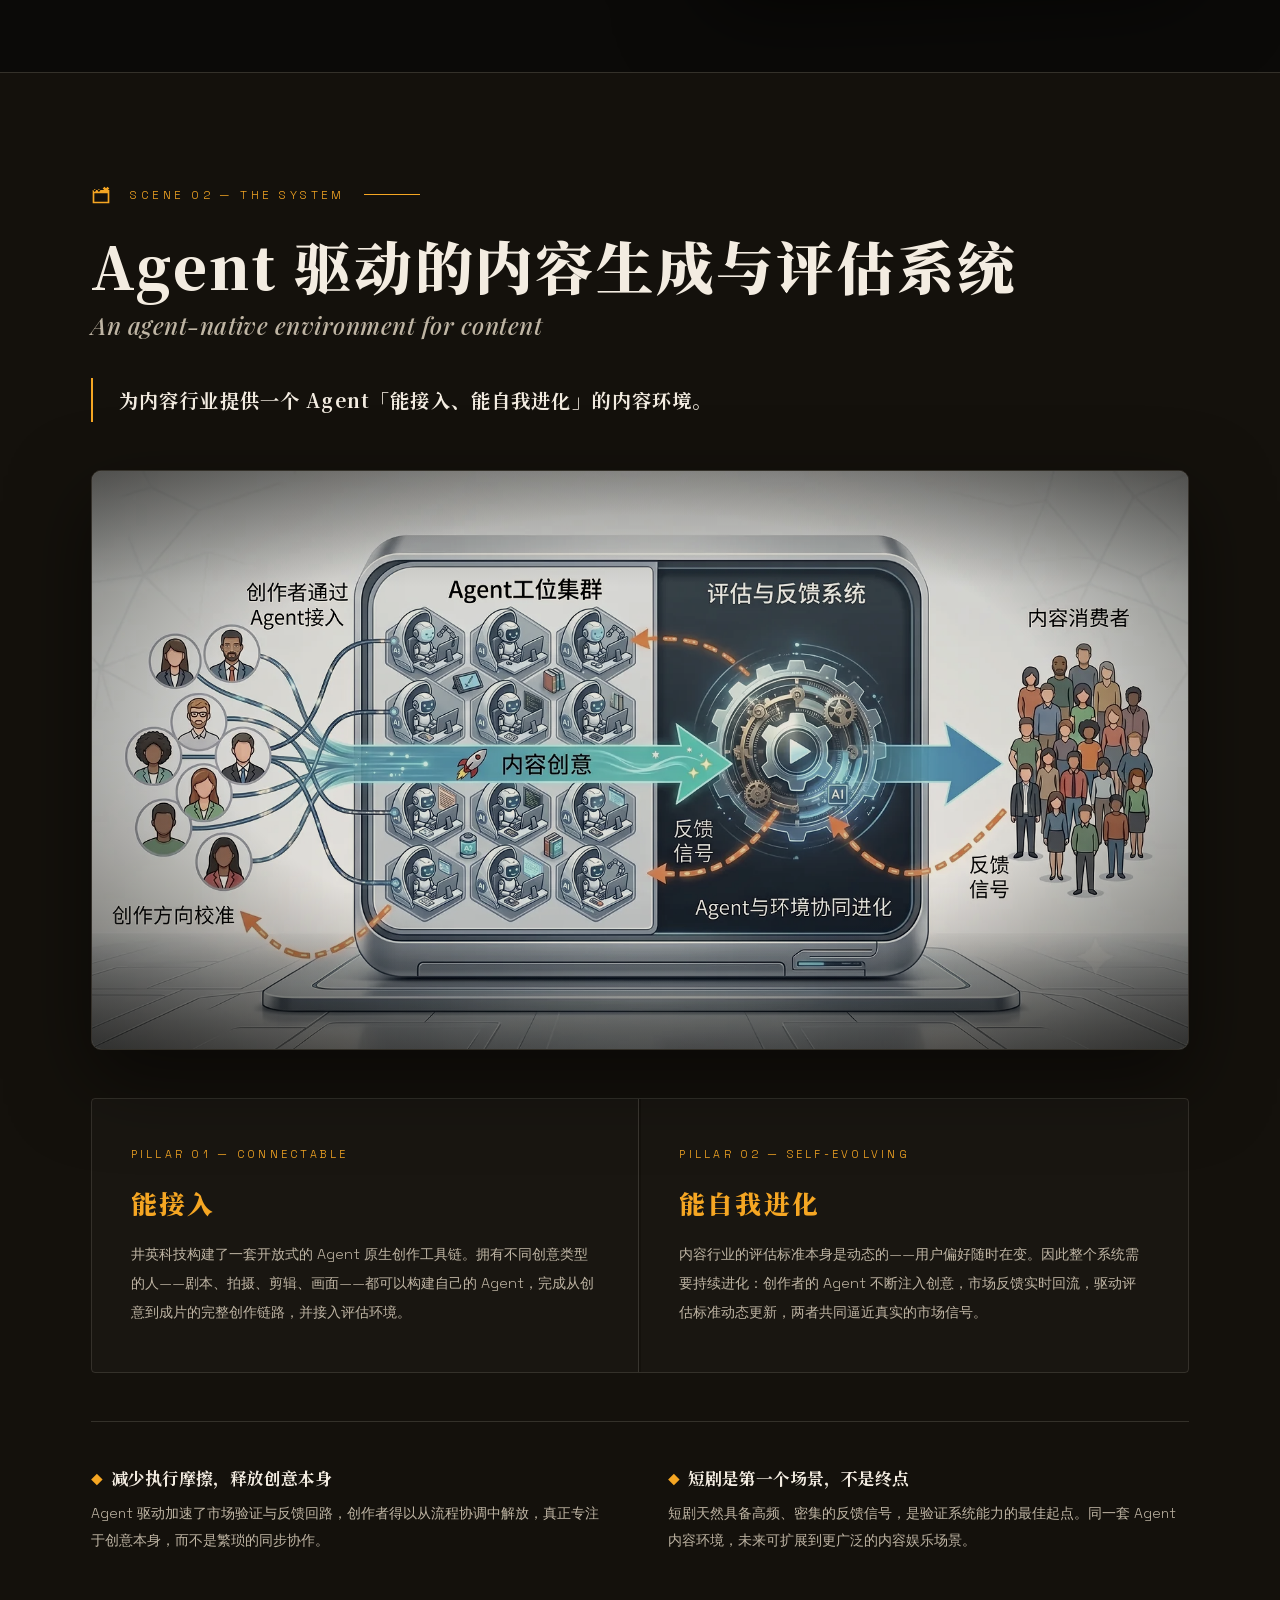
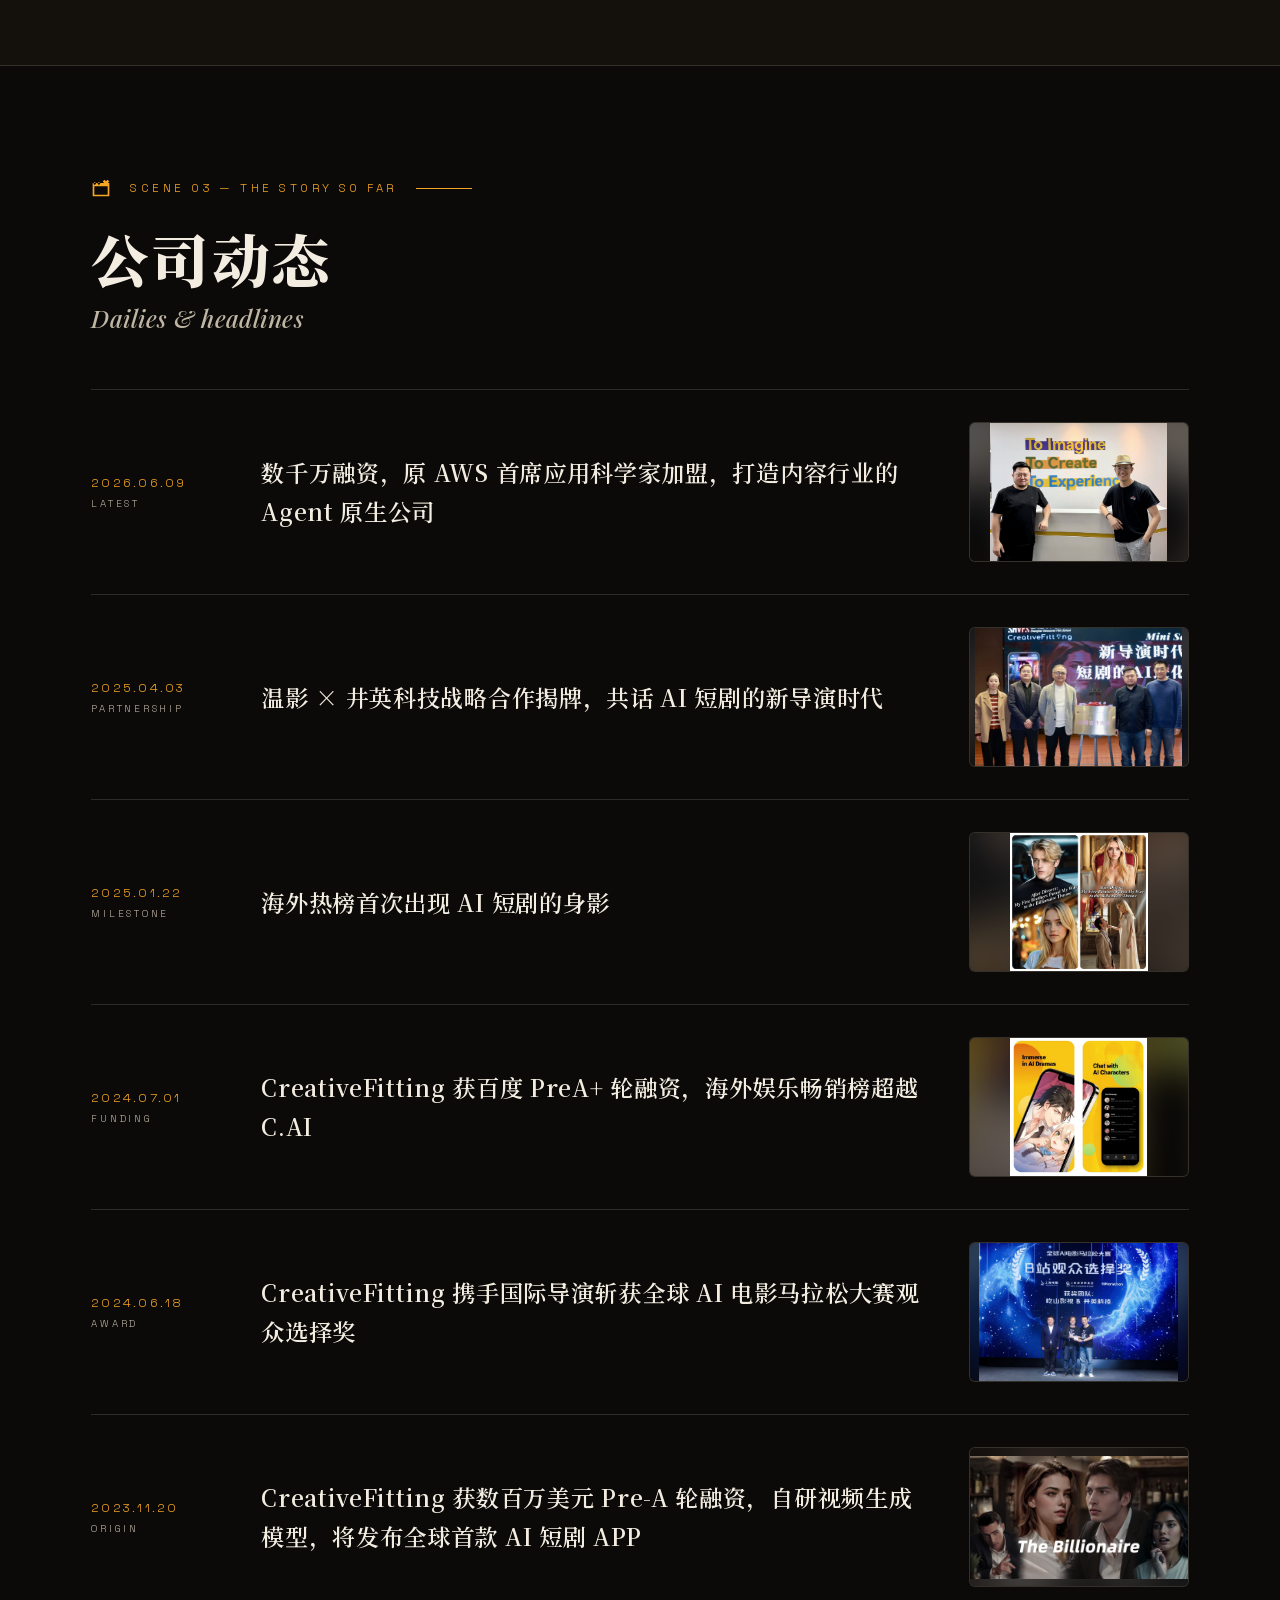
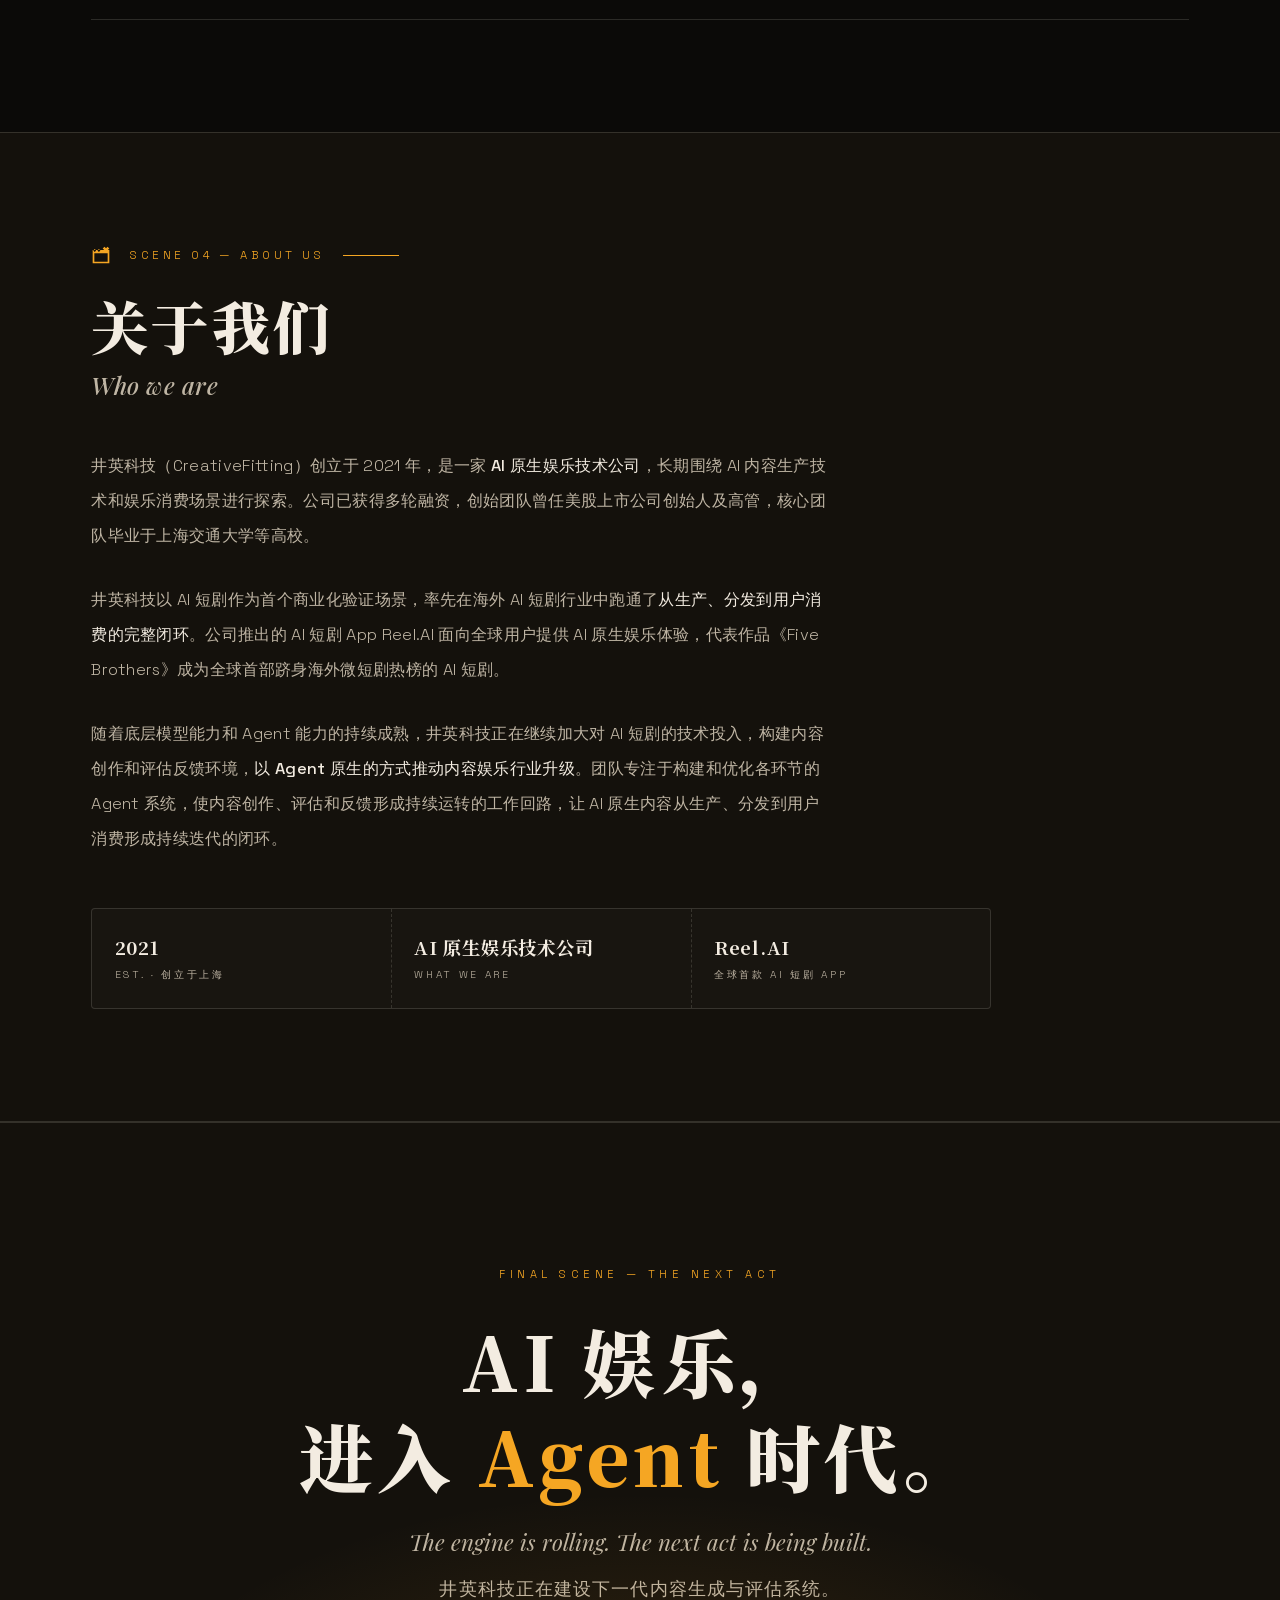
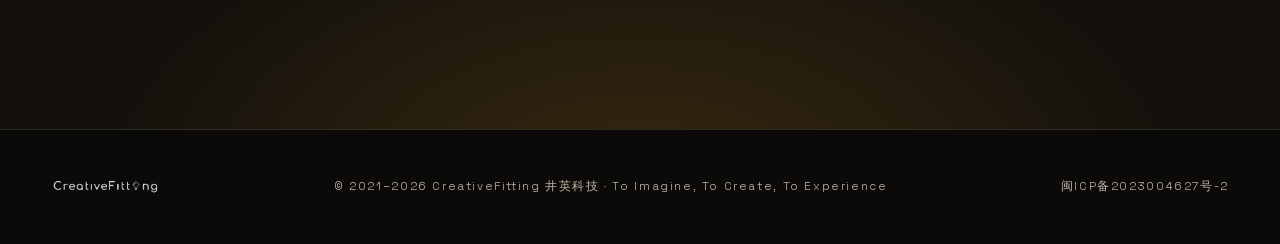
==== commit b8177163: "修复主标题 g 下降部被裁切；更新最新融资新闻标题 Co-Authored-By: Claude Fable 5 <noreply@anthropic.com>" ====
--- a/index.html
+++ b/index.html
@@ -115,7 +115,7 @@
     font-size:clamp(2rem,6vw,4.8rem);
     line-height:1.12;letter-spacing:.06em;
   }
-  .hero h1 .row{display:block;overflow:hidden}
+  .hero h1 .row{display:block;overflow:hidden;padding-bottom:.14em;margin-bottom:-.14em}
   .hero h1 .row span{display:inline-block;transform:translateY(110%);animation:rise 1.1s cubic-bezier(.16,1,.3,1) forwards}
   .hero h1 .row:nth-child(2) span{animation-delay:.18s}
   @keyframes rise{to{transform:translateY(0)}}
@@ -476,7 +476,7 @@
     <div class="news-list">
       <a class="news-item reveal" href="./p2026.html">
         <div class="date">2026.06.09<small>Latest</small></div>
-        <h3>井英科技完成新一轮融资，原 AWS 首席应用科学家加盟，加速 AI 娱乐 Agent 引擎建设</h3>
+        <h3>数千万融资，原 AWS 首席应用科学家加盟，打造内容行业的 Agent 原生公司</h3>
         <div class="thumb"><img src="./assets/news-2026-funding.jpg" alt="" loading="lazy"></div>
         <span class="arrow">→</span>
       </a>
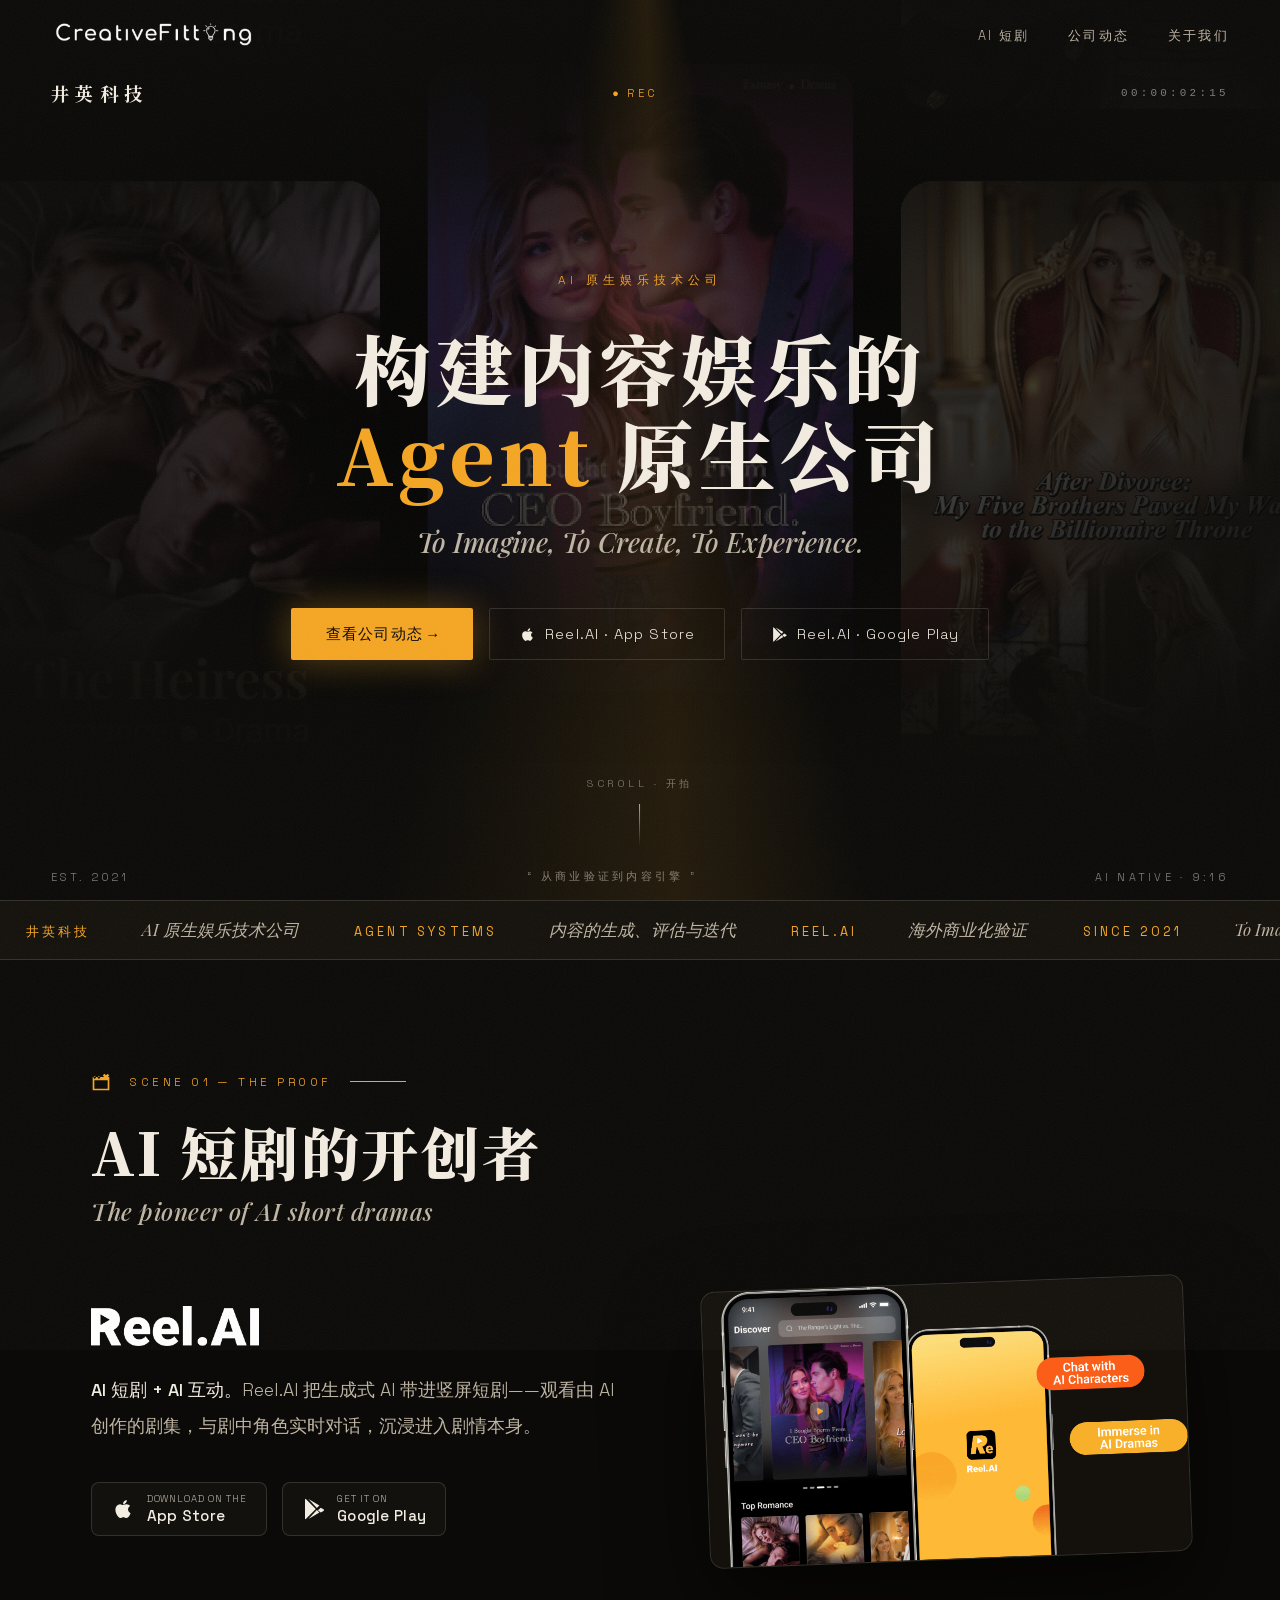
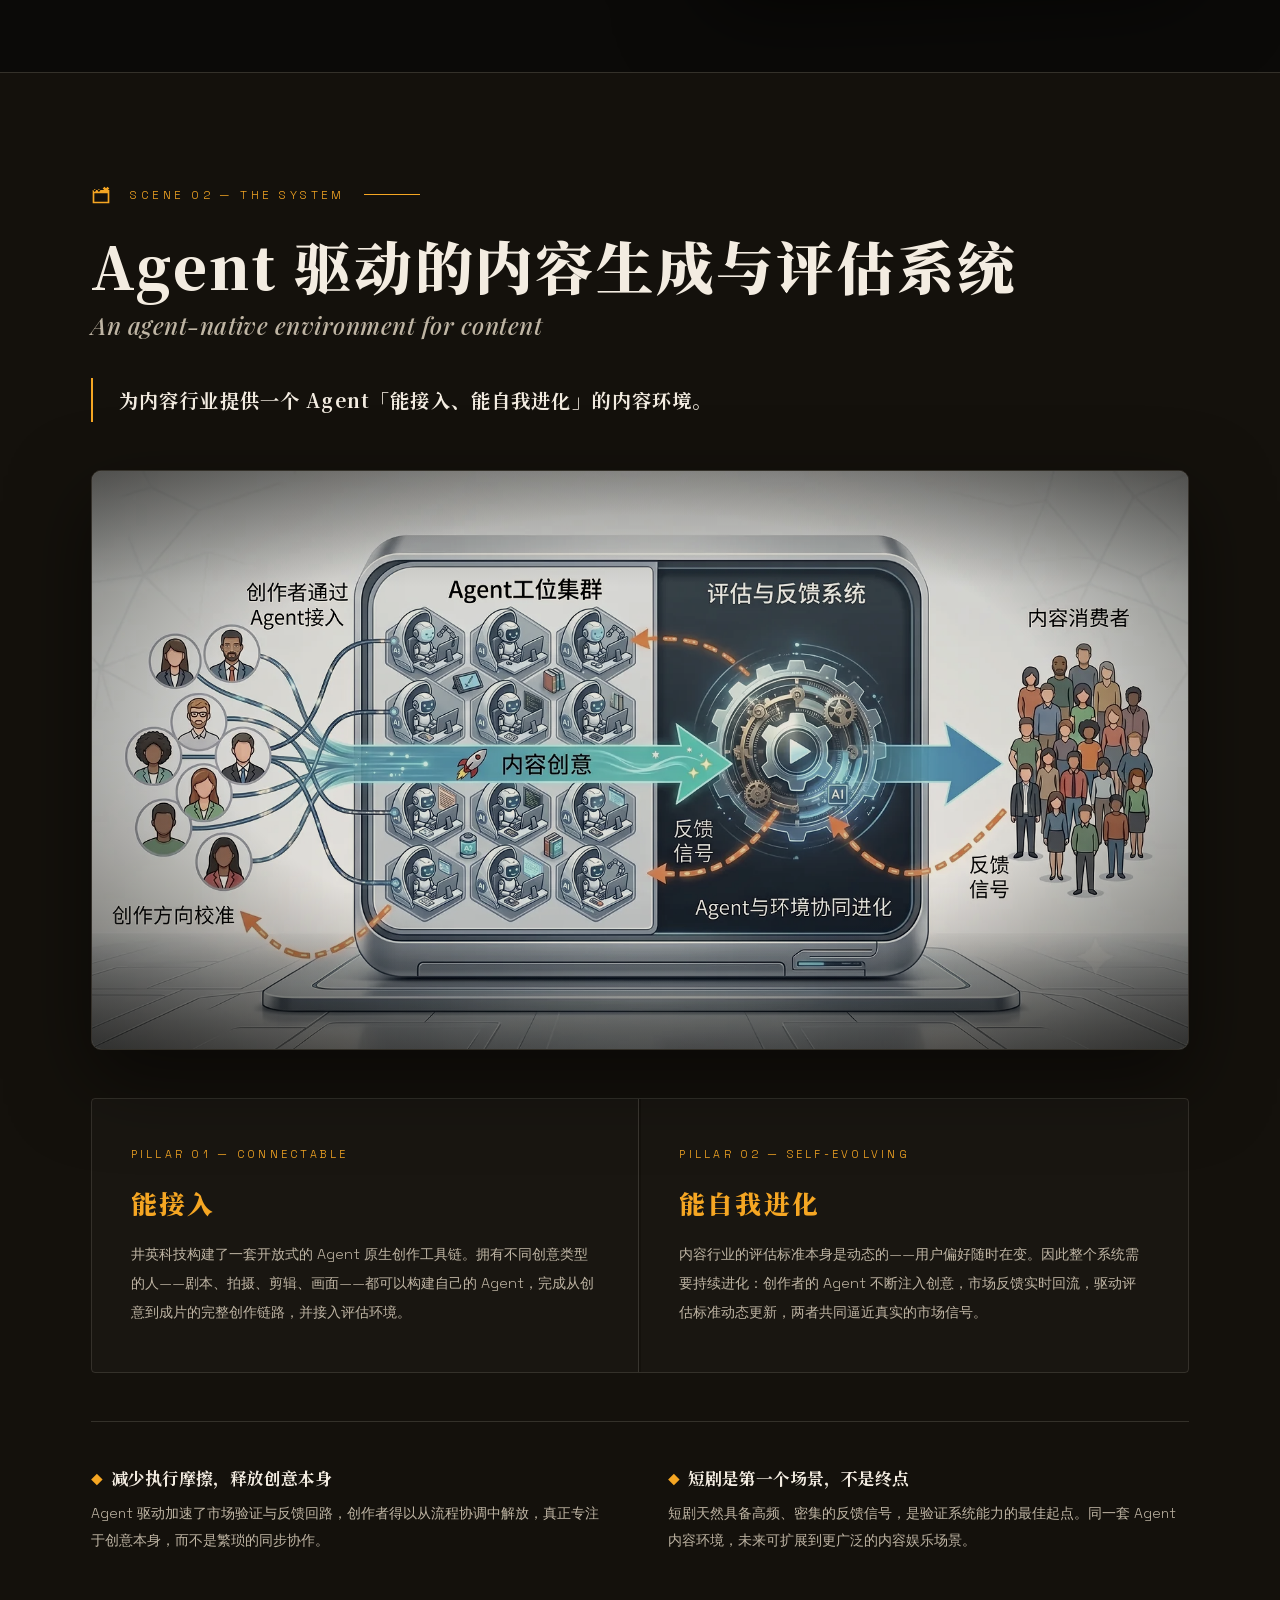
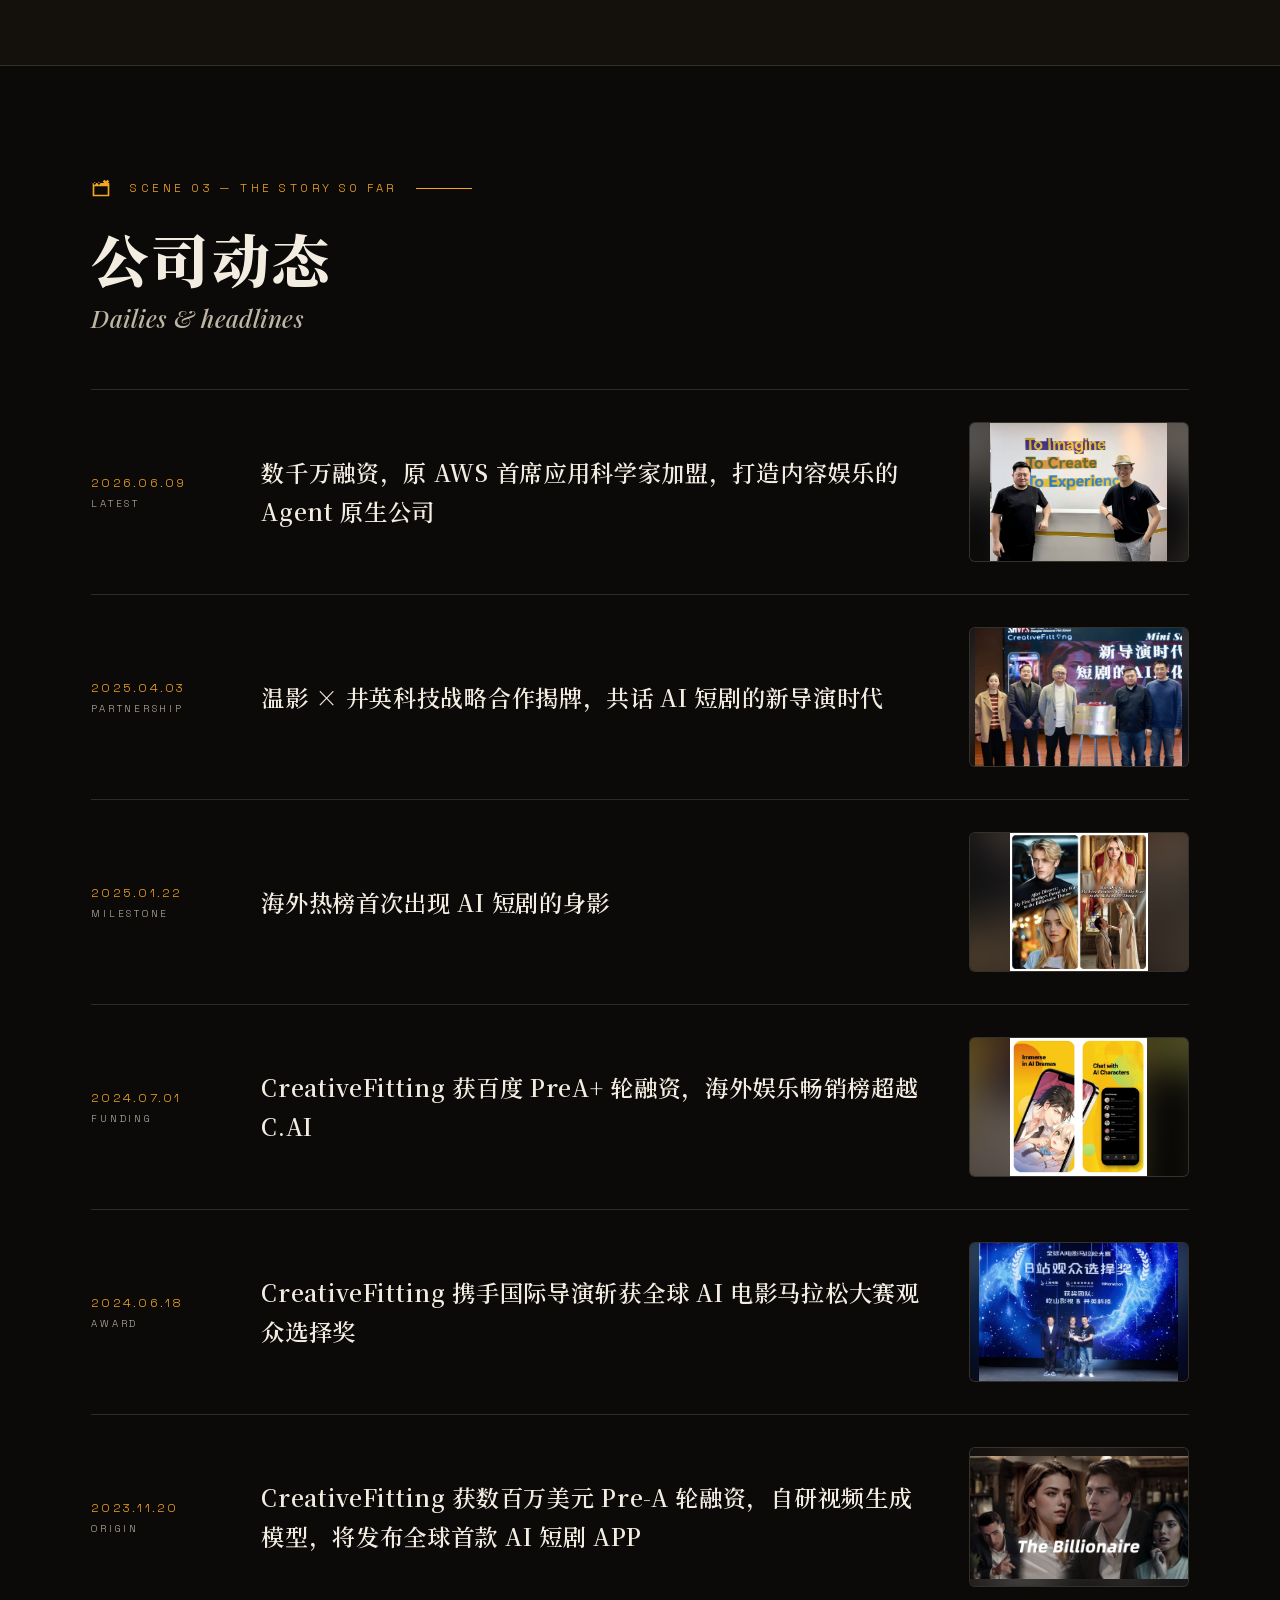
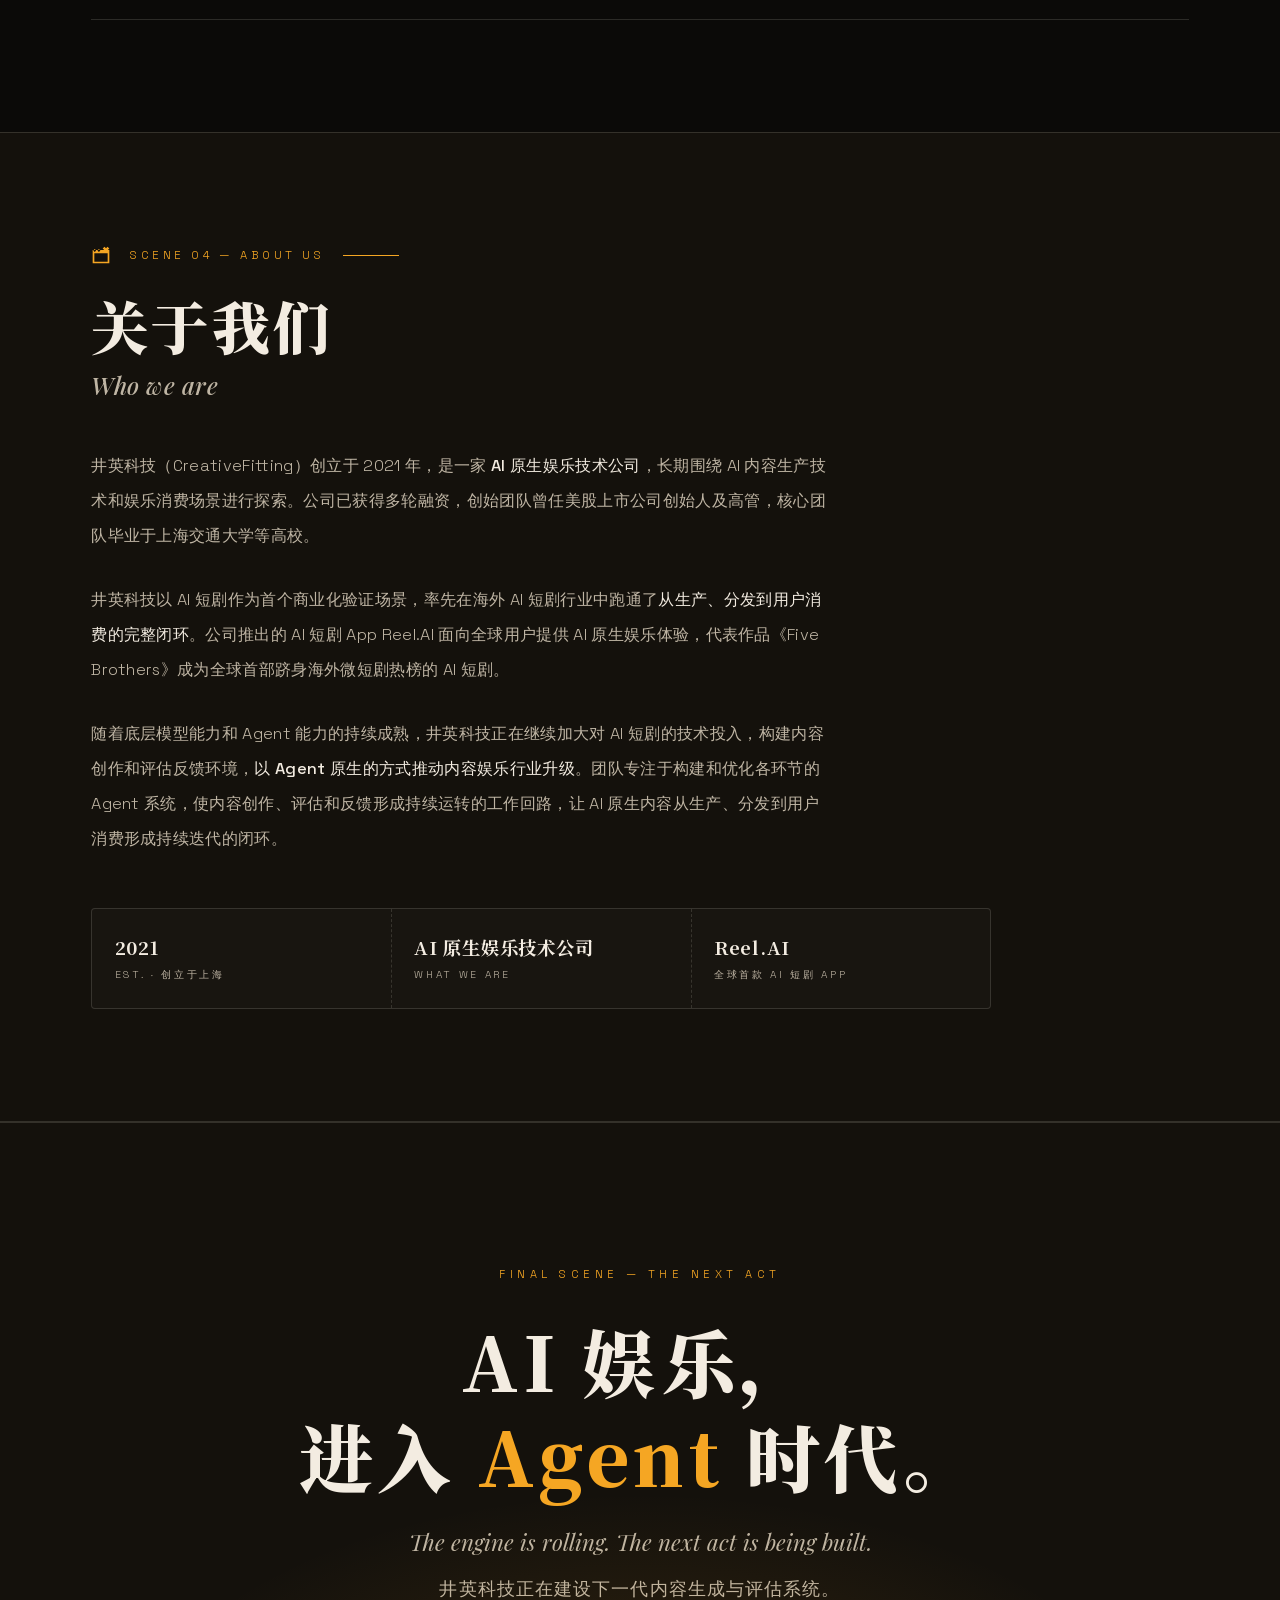
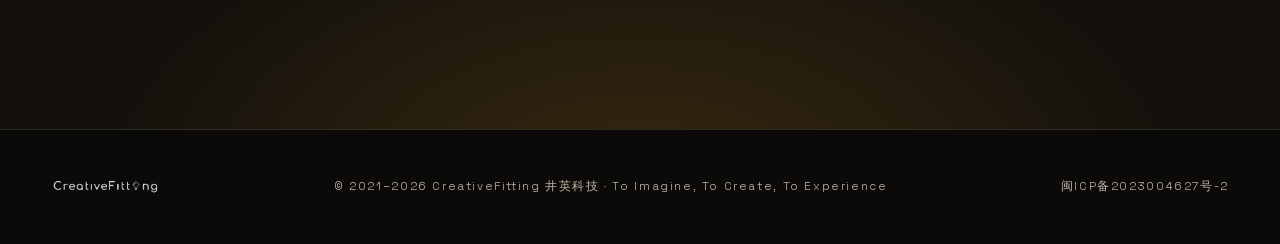
==== commit e100e699: "新闻标题：内容行业 → 内容娱乐 Co-Authored-By: Claude Fable 5 <noreply@anthropic.com>" ====
--- a/index.html
+++ b/index.html
@@ -476,7 +476,7 @@
     <div class="news-list">
       <a class="news-item reveal" href="./p2026.html">
         <div class="date">2026.06.09<small>Latest</small></div>
-        <h3>数千万融资，原 AWS 首席应用科学家加盟，打造内容行业的 Agent 原生公司</h3>
+        <h3>数千万融资，原 AWS 首席应用科学家加盟，打造内容娱乐的 Agent 原生公司</h3>
         <div class="thumb"><img src="./assets/news-2026-funding.jpg" alt="" loading="lazy"></div>
         <span class="arrow">→</span>
       </a>
